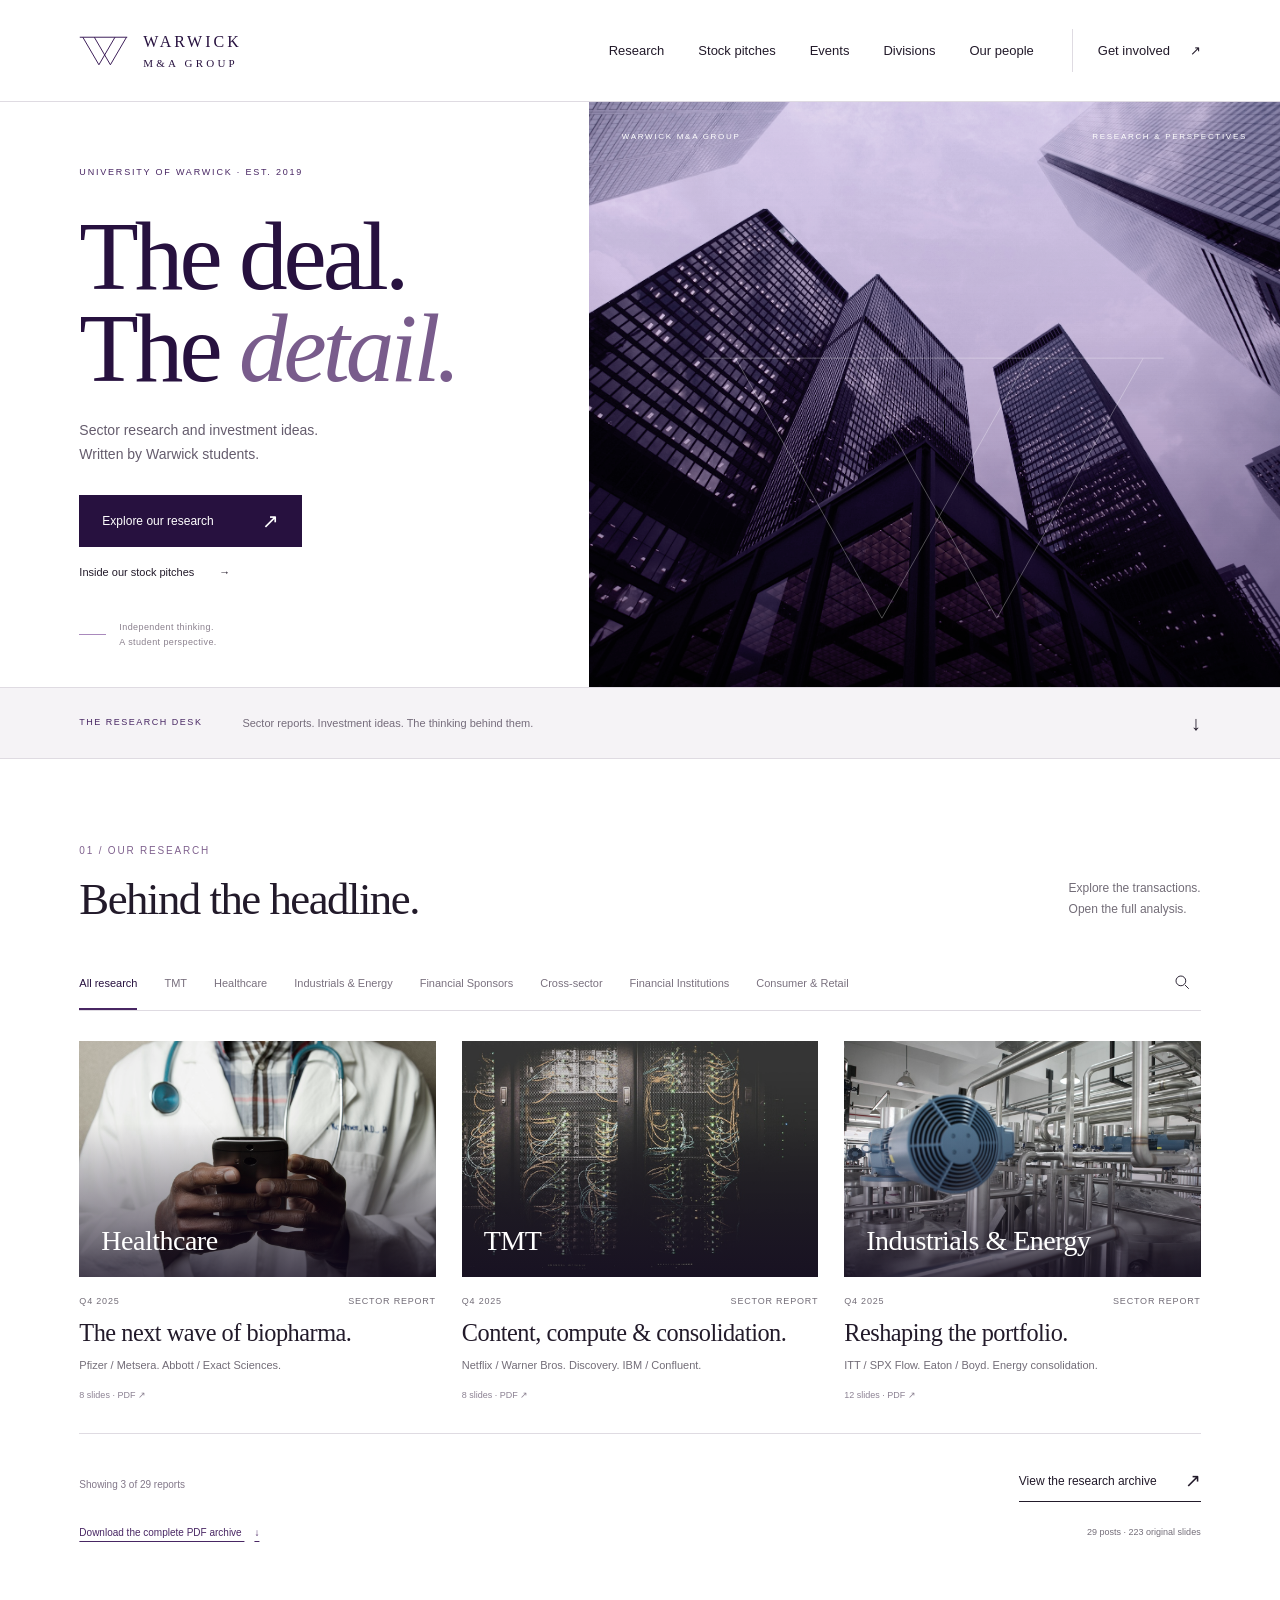
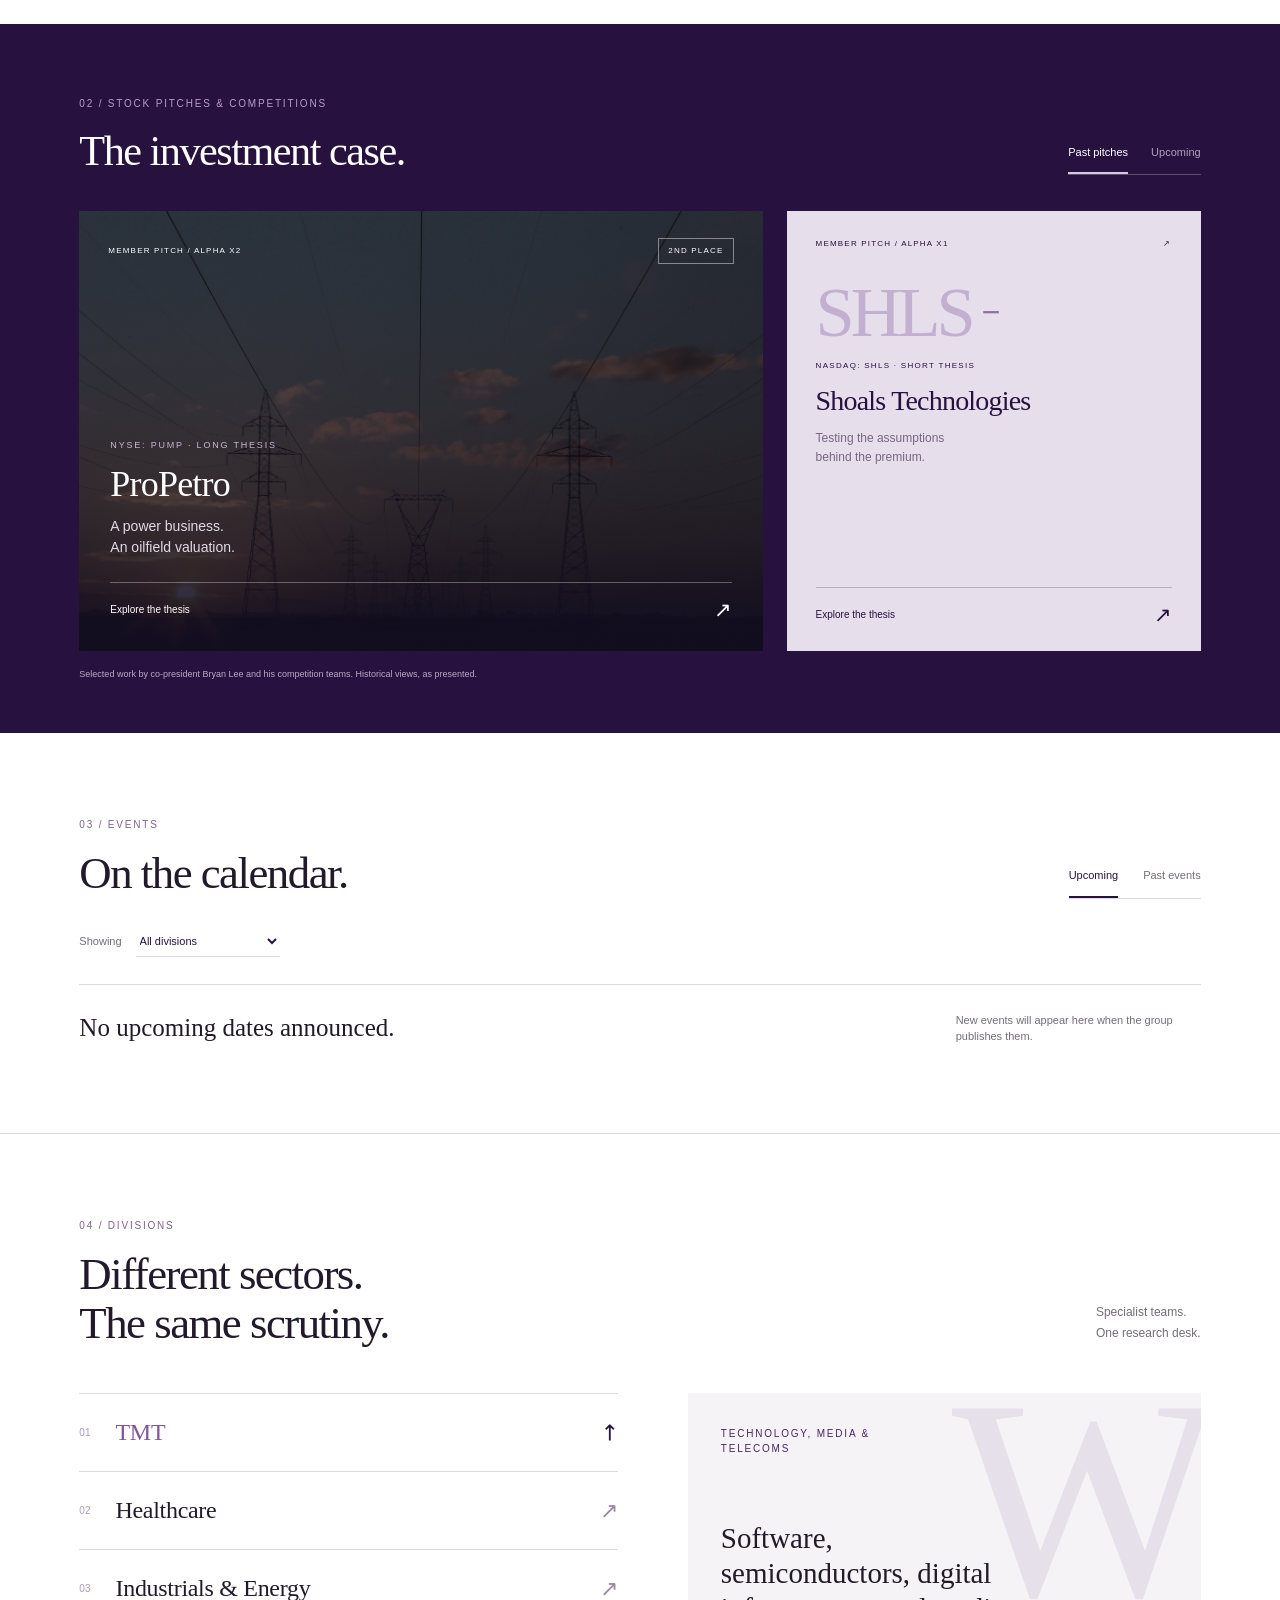
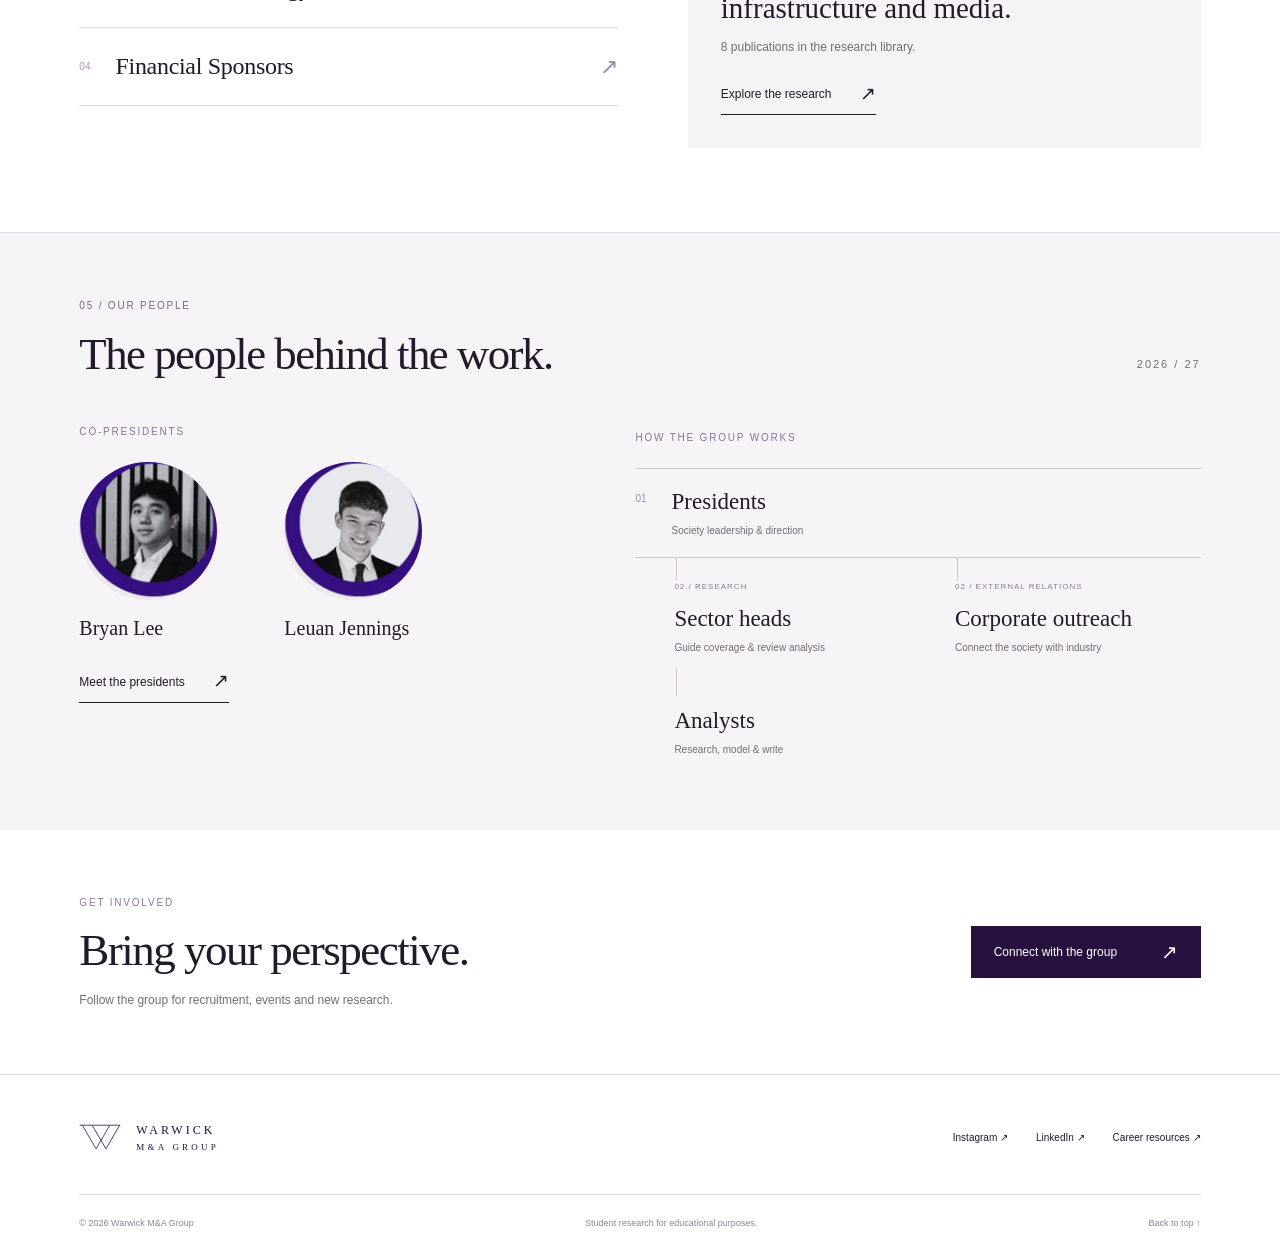
==== index.html @ 39c043a2 "Publish visitor website from b1a53be" ====
<!doctype html>
<html lang="en-GB">
  <head>
    <meta name="wm-static" content="true" />
    <link rel="canonical" href="https://woodsjasper.github.io/warwick-ma/" />
    <meta charset="utf-8" />
    <meta name="viewport" content="width=device-width, initial-scale=1" />
    <meta name="theme-color" content="#26113f" />
    <meta
      name="description"
      content="Explore Warwick M&A Group's sector reports, investment pitches and student research team."
    />
    <title>Warwick M&A Group — Research & Pitches</title>
    <link rel="icon" href="assets/mark.svg" type="image/svg+xml" />
    <link rel="stylesheet" href="styles.css" />
    <script src="content.js" defer></script>
    <script src="app.js" defer></script>
  </head>
  <body>
    <a class="skip-link" href="#main">Skip to content</a>
    <header class="site-header">
      <a class="brand" href="#home" aria-label="Warwick M&A Group home"
        ><img src="assets/mark.svg" alt="" width="49" height="44" /><span
          >WARWICK<span>M&A GROUP</span></span
        ></a
      >
      <button
        class="menu-toggle"
        aria-label="Open navigation"
        aria-expanded="false"
        aria-controls="main-nav"
      >
        <span></span><span></span>
      </button>
      <nav id="main-nav" aria-label="Main navigation">
        <a href="#research">Research</a><a href="#pitches">Stock pitches</a
        ><a href="#events">Events</a><a href="#divisions">Divisions</a
        ><a href="#people">Our people</a>
        <a class="nav-contact" href="#get-involved"
          >Get involved <span aria-hidden="true">↗</span></a
        >
      </nav>
    </header>
    <main id="main">
      <section class="hero" id="home" aria-labelledby="hero-title">
        <div class="hero-copy">
          <p class="eyebrow">University of Warwick · Est. 2019</p>
          <h1 id="hero-title">The deal.<br />The <em>detail.</em></h1>
          <p class="hero-description">
            Sector research and investment ideas.<br />Written by Warwick
            students.
          </p>
          <a class="button primary" href="#research"
            >Explore our research <span aria-hidden="true">↗</span></a
          >
          <a class="hero-secondary" href="#pitches"
            >Inside our stock pitches <span aria-hidden="true">→</span></a
          >
          <div class="hero-edition">
            <span class="edition-line"></span
            ><span>Independent thinking.<br />A student perspective.</span>
          </div>
        </div>
        <div class="hero-visual">
          <img
            src="assets/city.jpg"
            alt="Looking up at the towers of a financial district"
            fetchpriority="high"
          />
          <div class="hero-image-overlay"></div>
          <div class="image-caption">
            <span>WARWICK M&A GROUP</span><span>RESEARCH & PERSPECTIVES</span>
          </div>
          <svg class="hero-monogram" viewBox="0 0 400 250" aria-hidden="true">
            <path d="M10 15H390M36 15L157 230L278 15M131 15L252 230L373 15" />
          </svg>
        </div>
      </section>
      <div class="edition-strip">
        <span>THE RESEARCH DESK</span>
        <p id="desk-line">
          Sector reports. Investment ideas. The thinking behind them.
        </p>
        <a href="#research" aria-label="Go to research library">↓</a>
      </div>

      <section
        class="section research-section"
        id="research"
        aria-labelledby="research-title"
      >
        <div class="section-heading">
          <div>
            <p class="eyebrow">01 / Our research</p>
            <h2 id="research-title">Behind the headline.</h2>
          </div>
          <p>Explore the transactions.<br />Open the full analysis.</p>
        </div>
        <div class="research-toolbar">
          <div
            class="sector-filters"
            role="group"
            aria-label="Filter reports by division"
          >
            <button class="filter active" data-sector="all" aria-pressed="true">
              All research</button
            ><button class="filter" data-sector="TMT" aria-pressed="false">
              TMT</button
            ><button
              class="filter"
              data-sector="Healthcare"
              aria-pressed="false"
            >
              Healthcare</button
            ><button
              class="filter"
              data-sector="Industrials & Energy"
              aria-pressed="false"
            >
              Industrials & Energy</button
            ><button
              class="filter"
              data-sector="Financial Sponsors"
              aria-pressed="false"
            >
              Financial Sponsors
            </button>
          </div>
          <button
            class="search-toggle"
            aria-label="Search reports"
            aria-expanded="false"
            aria-controls="search-panel"
          >
            <svg viewBox="0 0 24 24" aria-hidden="true">
              <circle cx="10.5" cy="10.5" r="6.5" />
              <path d="m16 16 5 5" />
            </svg>
          </button>
        </div>
        <div id="search-panel" class="search-panel" hidden>
          <label for="report-search">Find a company, sector or report</label>
          <div class="search-fields">
            <input
              type="search"
              id="report-search"
              placeholder="e.g. Netflix, energy, healthcare"
              autocomplete="off"
            /><label class="sr-only" for="quarter-filter"
              >Reporting period</label
            ><select id="quarter-filter">
              <option value="all">All periods</option>
              <option>Q4 2025</option>
              <option>Q3 2025</option></select
            ><button class="text-button" id="clear-search">Reset</button>
          </div>
        </div>
        <div id="report-grid" class="report-grid"></div>
        <div class="research-bottom">
          <p id="report-count" role="status" aria-live="polite"></p>
          <button id="show-all" class="text-link">
            View the research archive <span aria-hidden="true">↗</span>
          </button>
        </div>
        <p class="archive-download">
          <a href="assets/research/warwick-ma-instagram-archive.zip" download
            >Download the complete PDF archive
            <span aria-hidden="true">↓</span></a
          ><span>29 posts · 223 original slides</span>
        </p>
        <noscript
          ><p>
            JavaScript is needed for the searchable library.
            <a href="assets/research/2025-q4-healthcare.pdf"
              >Open the latest research PDF</a
            >
            or
            <a href="assets/research/warwick-ma-instagram-archive.zip"
              >download the complete PDF archive</a
            >.
          </p></noscript
        >
      </section>

      <section class="pitch-section" id="pitches" aria-labelledby="pitch-title">
        <div class="section-heading">
          <div>
            <p class="eyebrow">02 / Stock pitches & competitions</p>
            <h2 id="pitch-title">The investment case.</h2>
          </div>
          <div
            class="pitch-tabs"
            role="group"
            aria-label="Choose past or upcoming pitches"
          >
            <button data-pitch-tab="past" class="active" aria-pressed="true">
              Past pitches</button
            ><button data-pitch-tab="upcoming" aria-pressed="false">
              Upcoming
            </button>
          </div>
        </div>
        <div id="past-pitches">
          <div class="pitch-grid">
            <button
              class="pitch-feature"
              data-pitch="propetro"
              aria-label="Read the ProPetro stock pitch"
            >
              <img
                src="assets/energy.jpg"
                alt="Electricity infrastructure against the evening sky"
                loading="lazy"
              /><span class="pitch-shade"></span
              ><span class="pitch-top"
                ><span>MEMBER PITCH / ALPHA X2</span
                ><span class="result-label">2ND PLACE</span></span
              ><span class="pitch-feature-copy"
                ><span class="eyebrow">NYSE: PUMP · LONG THESIS</span
                ><span class="pitch-company">ProPetro</span
                ><span class="pitch-deck"
                  >A power business.<br />An oilfield valuation.</span
                ><span class="pitch-read"
                  >Explore the thesis <span aria-hidden="true">↗</span></span
                ></span
              >
            </button>
            <button
              class="pitch-secondary"
              data-pitch="shoals"
              aria-label="Read the Shoals Technologies stock pitch"
            >
              <span class="pitch-top"
                ><span>MEMBER PITCH / ALPHA X1</span
                ><span aria-hidden="true">↗</span></span
              ><span class="ticker-art" aria-hidden="true"
                >SHLS<span>−</span></span
              ><span class="eyebrow">NASDAQ: SHLS · SHORT THESIS</span
              ><span class="pitch-company">Shoals Technologies</span
              ><span class="secondary-deck"
                >Testing the assumptions<br />behind the premium.</span
              ><span class="pitch-read"
                >Explore the thesis <span aria-hidden="true">↗</span></span
              >
            </button>
          </div>
          <div id="published-pitches" hidden></div>
          <p class="pitch-note">
            Selected work by co-president Bryan Lee and his competition teams.
            Historical views, as presented.
          </p>
        </div>
        <div id="upcoming-pitches" class="upcoming-panel" hidden>
          <span class="upcoming-symbol" aria-hidden="true">↗</span>
          <div>
            <p class="eyebrow">Next on the calendar</p>
            <h3>The next pitch starts here.</h3>
            <p>New dates will appear when announced by the society.</p>
            <a
              class="button light"
              href="https://www.instagram.com/warwickmagroup/"
              target="_blank"
              rel="noopener noreferrer"
              >Follow the next announcement
              <span aria-hidden="true">↗</span></a
            >
          </div>
        </div>
      </section>

      <section
        class="section events-section"
        id="events"
        aria-labelledby="events-title"
      >
        <div class="section-heading">
          <div>
            <p class="eyebrow">03 / Events</p>
            <h2 id="events-title">On the calendar.</h2>
          </div>
          <div
            class="event-tabs"
            role="group"
            aria-label="Choose upcoming or past events"
          >
            <button
              class="active"
              data-event-tab="upcoming"
              aria-pressed="true"
            >
              Upcoming</button
            ><button data-event-tab="past" aria-pressed="false">
              Past events
            </button>
          </div>
        </div>
        <div class="event-filter">
          <label for="event-division">Showing</label
          ><select id="event-division">
            <option value="all">All divisions</option>
            <option>TMT</option>
            <option>Healthcare</option>
            <option>Industrials &amp; Energy</option>
            <option>Financial Sponsors</option>
          </select>
        </div>
        <div id="event-grid" class="event-grid"></div>
      </section>
      <section
        class="section announcements-section"
        id="announcements"
        aria-labelledby="announcements-title"
        hidden
      >
        <div class="section-heading">
          <div>
            <p class="eyebrow">From the group</p>
            <h2 id="announcements-title">Announcements.</h2>
          </div>
        </div>
        <div id="announcement-list"></div>
      </section>

      <section
        class="section division-section"
        id="divisions"
        aria-labelledby="division-title"
      >
        <div class="section-heading">
          <div>
            <p class="eyebrow">04 / Divisions</p>
            <h2 id="division-title">
              Different sectors.<br />The same scrutiny.
            </h2>
          </div>
          <p>Specialist teams.<br />One research desk.</p>
        </div>
        <div class="division-layout">
          <div class="division-list" id="division-list"></div>
          <div
            class="division-preview"
            id="division-preview"
            aria-live="polite"
          ></div>
        </div>
      </section>

      <section
        class="people-section"
        id="people"
        aria-labelledby="people-title"
      >
        <div class="section-heading">
          <div>
            <p class="eyebrow">05 / Our people</p>
            <h2 id="people-title">The people behind the work.</h2>
          </div>
          <span class="academic-year">2026 / 27</span>
        </div>
        <div class="people-layout">
          <div class="presidents-panel">
            <p class="eyebrow">Co-presidents</p>
            <div class="president-portraits">
              <div>
                <div
                  class="portrait bryan"
                  role="img"
                  aria-label="Bryan Lee, from the society's presidents announcement"
                ></div>
                <h3>Bryan Lee</h3>
              </div>
              <div>
                <div
                  class="portrait leuan"
                  role="img"
                  aria-label="Leuan Jennings, from the society's presidents announcement"
                ></div>
                <h3>Leuan Jennings</h3>
              </div>
            </div>
            <a
              class="text-link"
              href="https://www.instagram.com/warwickmagroup/p/DeHppsDDrOC/"
              target="_blank"
              rel="noopener noreferrer"
              >Meet the presidents <span aria-hidden="true">↗</span></a
            >
          </div>
          <div class="structure">
            <p class="eyebrow">How the group works</p>
            <div class="structure-top">
              <span>01</span>
              <div>
                <h3>Presidents</h3>
                <p>Society leadership & direction</p>
              </div>
            </div>
            <div class="structure-branches">
              <div>
                <span class="structure-index">02 / Research</span>
                <h3>Sector heads</h3>
                <p>Guide coverage & review analysis</p>
                <span class="structure-connector" aria-hidden="true"></span>
                <h3>Analysts</h3>
                <p>Research, model & write</p>
              </div>
              <div>
                <span class="structure-index">02 / External relations</span>
                <h3>Corporate outreach</h3>
                <p>Connect the society with industry</p>
              </div>
            </div>
          </div>
        </div>
      </section>

      <section class="join-section" id="get-involved">
        <div>
          <p class="eyebrow">Get involved</p>
          <h2>Bring your perspective.</h2>
          <p>Follow the group for recruitment, events and new research.</p>
        </div>
        <a
          class="button primary"
          href="https://linktr.ee/warwickmagroup"
          target="_blank"
          rel="noopener noreferrer"
          >Connect with the group <span aria-hidden="true">↗</span></a
        >
      </section>
    </main>
    <footer>
      <a class="brand footer-brand" href="#home"
        ><img src="assets/mark.svg" alt="" width="49" height="44" /><span
          >WARWICK<span>M&A GROUP</span></span
        ></a
      >
      <div class="footer-links">
        <a
          href="https://www.instagram.com/warwickmagroup/"
          target="_blank"
          rel="noopener noreferrer"
          >Instagram ↗</a
        ><a
          href="https://www.linkedin.com/company/warwickmagroup/"
          target="_blank"
          rel="noopener noreferrer"
          >LinkedIn ↗</a
        ><a
          href="https://drive.google.com/drive/folders/1vhhk1Z5Fi_YtQj_1AN8JT_gKat4SQm2k"
          target="_blank"
          rel="noopener noreferrer"
          >Career resources ↗</a
        >
      </div>
      <div class="footer-bottom">
        <span>© <span id="year">2026</span> Warwick M&A Group</span
        ><span>Student research for educational purposes.</span
        ><span
          ><a href="#home">Back to top ↑</a></span
        >
      </div>
    </footer>
    <dialog id="detail-dialog" aria-labelledby="detail-title">
      <button class="dialog-close" aria-label="Close details">×</button>
      <div id="detail-content"></div>
    </dialog>
  </body>
</html>
---- styles.css ----
@font-face {
  font-family: Editorial;
  src: local("Baskerville"), local("Georgia");
  font-display: swap;
}
:root {
  --plum: #27113f;
  --purple: #482663;
  --ink: #221a2a;
  --muted: #736d78;
  --line: #dfdbe2;
  --paper: #f5f3f6;
  --lilac: #eae3ef;
  --white: #fff;
  --pad: clamp(24px, 6.2vw, 112px);
}
* {
  box-sizing: border-box;
}
html {
  scroll-behavior: smooth;
  scroll-padding-top: 95px;
}
body {
  margin: 0;
  background: var(--white);
  color: var(--ink);
  font:
    15px/1.5 Arial,
    Helvetica,
    sans-serif;
  -webkit-font-smoothing: antialiased;
}
button,
input,
select {
  font: inherit;
}
button,
a {
  -webkit-tap-highlight-color: transparent;
}
button {
  cursor: pointer;
}
a {
  color: inherit;
  text-decoration: none;
}
button {
  color: inherit;
}
img {
  max-width: 100%;
  display: block;
}
button:focus-visible,
a:focus-visible,
input:focus-visible,
select:focus-visible {
  outline: 3px solid #a278c5;
  outline-offset: 5px;
}
button:disabled {
  cursor: default;
}
button,
a {
  touch-action: manipulation;
}
h1,
h2,
h3,
p {
  margin: 0;
}
h1,
h2 {
  font-family: Editorial, Baskerville, Georgia, "Times New Roman", serif;
  font-weight: 400;
}
h2 {
  font-size: clamp(35px, 3.5vw, 55px);
  line-height: 1.1;
  letter-spacing: -1.5px;
}
h3 {
  font-weight: 500;
}
em {
  font-weight: 400;
}
::selection {
  background: #d8c9e3;
  color: var(--plum);
}
[hidden] {
  display: none !important;
}
.sr-only {
  position: absolute !important;
  width: 1px;
  height: 1px;
  overflow: hidden;
  clip: rect(0, 0, 0, 0);
  white-space: nowrap;
}
.skip-link {
  position: fixed;
  top: -70px;
  left: 20px;
  background: var(--plum);
  color: white;
  padding: 10px 20px;
  z-index: 100;
}
.skip-link:focus {
  top: 10px;
}
.site-header {
  height: 102px;
  padding: 0 var(--pad);
  display: flex;
  align-items: center;
  justify-content: space-between;
  border-bottom: 1px solid var(--line);
  background: #fff;
  position: relative;
  z-index: 20;
}
.brand {
  display: flex;
  align-items: center;
  gap: 15px;
  color: var(--plum);
}
.brand > span {
  font-family: Georgia, serif;
  font-size: 16px;
  letter-spacing: 3px;
  line-height: 1.6;
}
.brand > span > span {
  display: block;
  font-size: 11px;
  letter-spacing: 3.2px;
}
.brand img {
  width: 49px;
  height: 44px;
}
.site-header nav {
  display: flex;
  align-items: center;
  gap: 34px;
  font-size: 13px;
}
.site-header nav > a {
  position: relative;
  padding: 12px 0;
}
.site-header nav > a:after {
  position: absolute;
  content: "";
  left: 0;
  bottom: 4px;
  width: 0;
  height: 1px;
  background: var(--purple);
  transition: width 0.2s;
}
.site-header nav > a:hover:after {
  width: 100%;
}
.site-header nav .nav-contact {
  padding-left: 25px;
  border-left: 1px solid var(--line);
  margin-left: 4px;
}
.nav-contact span {
  margin-left: 16px;
}
.menu-toggle {
  display: none;
}
.eyebrow {
  font-size: 10px;
  font-weight: 500;
  line-height: 1.5;
  letter-spacing: 1.8px;
  text-transform: uppercase;
}
.button {
  min-height: 48px;
  display: inline-flex;
  gap: 36px;
  justify-content: space-between;
  align-items: center;
  padding: 15px 22px;
  font-size: 12px;
  border: 1px solid transparent;
  transition:
    background 0.2s,
    color 0.2s;
}
.button span {
  font-size: 20px;
  line-height: 1;
}
.primary {
  background: var(--plum);
  color: #fff;
}
.primary:hover {
  background: #52326c;
}
.light {
  background: #fff;
  color: var(--plum);
}
.light:hover {
  background: #e6ddeb;
}
.text-link {
  background: none;
  border: 0;
  padding: 0 0 6px;
  border-bottom: 1px solid currentColor;
  font-size: 12px;
  display: inline-flex;
  align-items: center;
  gap: 28px;
}
.text-link:hover {
  color: #806091;
}
.text-link span {
  font-size: 19px;
}
.text-button {
  border: 0;
  background: none;
  text-decoration: underline;
  text-underline-offset: 4px;
  font-size: 12px;
}
.hero {
  display: grid;
  grid-template-columns: 46% 54%;
  min-height: 585px;
}
.hero-copy {
  padding: 64px 45px 33px var(--pad);
  display: flex;
  align-items: flex-start;
  flex-direction: column;
}
.hero-copy > .eyebrow {
  color: var(--purple);
  font-size: 9px;
  letter-spacing: 1.8px;
}
.hero h1 {
  font-size: clamp(68px, 7.6vw, 120px);
  line-height: 0.95;
  letter-spacing: -4px;
  color: var(--plum);
  margin: 30px 0 25px;
}
.hero h1 em {
  color: #795c8c;
}
.hero-description {
  font-size: 14px;
  line-height: 1.7;
  color: #655c6d;
}
.hero .button {
  margin-top: 28px;
  min-width: 223px;
}
.hero-secondary {
  font-size: 11px;
  margin-top: 17px;
  display: flex;
  gap: 25px;
}
.hero-secondary:hover {
  color: #8f6b9f;
}
.hero-edition {
  display: flex;
  align-items: center;
  gap: 13px;
  margin-top: 40px;
  color: #8b818e;
  font-size: 9px;
  line-height: 1.6;
  letter-spacing: 0.4px;
}
.edition-line {
  width: 27px;
  height: 1px;
  background: #a989bc;
}
.hero-visual {
  position: relative;
  overflow: hidden;
  min-height: 585px;
  background: #5e536c;
}
.hero-visual > img {
  width: 100%;
  height: 100%;
  position: absolute;
  object-fit: cover;
  object-position: 57% 50%;
  filter: saturate(0.45);
}
.hero-image-overlay {
  position: absolute;
  inset: 0;
  background: linear-gradient(180deg, #2b133418, #210c3b3b 40%, #18082e90);
  mix-blend-mode: multiply;
}
.hero-visual:after {
  content: "";
  position: absolute;
  inset: 0;
  background: #442365;
  mix-blend-mode: color;
  opacity: 0.42;
}
.hero-monogram {
  position: absolute;
  width: 70%;
  bottom: 45px;
  left: 15%;
  z-index: 1;
  opacity: 0.38;
  fill: none;
  stroke: #fff;
  stroke-width: 0.65;
}
.image-caption {
  position: absolute;
  z-index: 2;
  top: 29px;
  left: 33px;
  right: 33px;
  display: flex;
  justify-content: space-between;
  gap: 15px;
  color: white;
  font-size: 8px;
  letter-spacing: 1.7px;
}
.edition-strip {
  display: flex;
  align-items: center;
  gap: 40px;
  padding: 20px var(--pad);
  background: var(--paper);
  border-top: 1px solid var(--line);
  border-bottom: 1px solid var(--line);
  font-size: 11px;
}
.edition-strip > span {
  font-size: 9px;
  letter-spacing: 1.5px;
  color: var(--purple);
  white-space: nowrap;
}
.edition-strip p {
  color: #756c7b;
}
.edition-strip > a {
  margin-left: auto;
  font-size: 20px;
}
.section {
  padding: 84px var(--pad);
}
.section-heading {
  display: flex;
  align-items: flex-end;
  justify-content: space-between;
  gap: 30px;
  margin-bottom: 36px;
}
.section-heading .eyebrow {
  margin-bottom: 17px;
  color: #80628f;
}
.section-heading > p {
  font-size: 12px;
  line-height: 1.7;
  color: var(--muted);
  padding-bottom: 5px;
}
.research-toolbar {
  display: flex;
  align-items: center;
  justify-content: space-between;
  border-bottom: 1px solid var(--line);
  margin-bottom: 30px;
}
.sector-filters {
  display: flex;
  gap: 27px;
  overflow: auto;
  scrollbar-width: none;
}
.sector-filters::-webkit-scrollbar {
  display: none;
}
.filter {
  border: 0;
  border-bottom: 2px solid transparent;
  background: none;
  padding: 15px 0 16px;
  font-size: 11px;
  white-space: nowrap;
  color: #7a717f;
}
.filter.active {
  border-color: var(--purple);
  color: var(--plum);
}
.filter:hover {
  color: var(--plum);
}
.search-toggle {
  width: 38px;
  height: 40px;
  border: 0;
  background: white;
  margin-left: 15px;
  flex-shrink: 0;
}
.search-toggle svg {
  height: 18px;
  width: 18px;
  fill: none;
  stroke: currentColor;
  stroke-width: 1.25;
}
.search-panel {
  padding: 0 0 24px;
}
.search-panel > label {
  font-size: 11px;
  display: block;
  margin-bottom: 9px;
  color: var(--muted);
}
.search-fields {
  display: flex;
  gap: 12px;
}
.search-fields input {
  flex: 1;
  min-width: 0;
}
.search-fields input,
.search-fields select {
  padding: 11px 12px;
  border: 1px solid var(--line);
  background: var(--paper);
  border-radius: 0;
  font-size: 12px;
}
.search-fields select {
  max-width: 160px;
}
.report-grid {
  display: grid;
  grid-template-columns: repeat(3, minmax(0, 1fr));
  gap: 36px 26px;
}
.report-card {
  display: block;
  width: 100%;
  text-align: left;
  background: none;
  border: 0;
  padding: 0;
  min-width: 0;
}
.report-cover {
  aspect-ratio: 4/2.65;
  overflow: hidden;
  background: #23043e;
  position: relative;
}
.report-cover > img {
  width: 100%;
  height: 100%;
  object-fit: cover;
  transition: transform 0.45s;
}
.report-card:hover .report-cover > img {
  transform: scale(1.025);
}
.cover-open {
  position: absolute;
  right: 14px;
  bottom: 14px;
  width: 32px;
  height: 32px;
  display: flex;
  align-items: center;
  justify-content: center;
  background: #fff;
  color: var(--plum);
  font-size: 20px;
  opacity: 0;
  transform: translateY(5px);
  transition: all 0.2s;
}
.report-card:hover .cover-open,
.report-card:focus-visible .cover-open {
  opacity: 1;
  transform: none;
}
.report-meta {
  display: flex;
  align-items: center;
  justify-content: space-between;
  gap: 5px;
  margin-top: 18px;
  font-size: 9px;
  letter-spacing: 0.8px;
  text-transform: uppercase;
  color: var(--muted);
}
.sector-label {
  display: flex;
  align-items: center;
  gap: 7px;
}
.sector-label:before {
  content: "";
  width: 5px;
  height: 5px;
  background: var(--sector);
  display: block;
}
.report-title {
  font-family: Editorial, Georgia, serif;
  font-size: clamp(21px, 1.9vw, 28px);
  line-height: 1.15;
  letter-spacing: -0.5px;
  margin: 11px 0 9px;
}
.report-description {
  font-size: 11px;
  color: var(--muted);
  line-height: 1.65;
  max-width: 95%;
}
.report-format {
  font-size: 9px;
  display: block;
  margin-top: 15px;
  color: #8c8293;
}
.research-bottom {
  display: flex;
  align-items: center;
  justify-content: space-between;
  gap: 20px;
  padding-top: 33px;
  margin-top: 30px;
  border-top: 1px solid var(--line);
}
.research-bottom p {
  font-size: 10px;
  color: #827789;
}
.no-results {
  grid-column: 1/-1;
  padding: 65px 15px;
  background: var(--paper);
  text-align: center;
}
.no-results p {
  margin-bottom: 12px;
}
.pitch-section {
  background: var(--plum);
  color: white;
  padding: 72px var(--pad) 52px;
}
.pitch-section .section-heading .eyebrow {
  color: #b6a0c5;
}
.pitch-section h2 {
  font-size: clamp(32px, 3.3vw, 50px);
}
.pitch-tabs {
  display: flex;
  align-items: center;
  gap: 23px;
  border-bottom: 1px solid #ffffff40;
  flex-shrink: 0;
}
.pitch-tabs button {
  padding: 11px 0;
  border: 0;
  border-bottom: 2px solid transparent;
  background: none;
  color: #b1a1bc;
  font-size: 11px;
}
.pitch-tabs button.active {
  color: white;
  border-bottom-color: #d7c9e3;
}
.pitch-grid {
  display: grid;
  grid-template-columns: 1.65fr 1fr;
  gap: 24px;
}
.pitch-feature {
  position: relative;
  overflow: hidden;
  text-align: left;
  border: 0;
  padding: 0;
  min-height: 440px;
  color: white;
  background: #121820;
}
.pitch-feature > img {
  position: absolute;
  inset: 0;
  width: 100%;
  height: 100%;
  object-fit: cover;
  filter: saturate(0.5);
  transition: transform 0.6s;
}
.pitch-feature:hover > img {
  transform: scale(1.03);
}
.pitch-shade {
  position: absolute;
  inset: 0;
  background: linear-gradient(180deg, #110d1555, #0f0b19b3 60%, #110d20ef);
}
.pitch-top {
  position: relative;
  z-index: 1;
  display: flex;
  justify-content: space-between;
  align-items: center;
  gap: 15px;
  font-size: 8px;
  letter-spacing: 1.2px;
}
.pitch-feature > .pitch-top {
  position: absolute;
  left: 29px;
  right: 29px;
  top: 27px;
}
.result-label {
  border: 1px solid #ffffff70;
  padding: 6px 9px;
  font-size: 8px;
  white-space: nowrap;
}
.pitch-feature-copy {
  display: block;
  position: absolute;
  bottom: 31px;
  left: 31px;
  right: 31px;
}
.pitch-feature-copy > .eyebrow {
  display: block;
  font-size: 9px;
  color: #c8b7d4;
}
.pitch-company {
  display: block;
  font-family: Editorial, Georgia, serif;
  font-size: 36px;
  line-height: 1.15;
  letter-spacing: -0.8px;
  margin: 11px 0;
}
.pitch-deck {
  display: block;
  font-size: 14px;
  line-height: 1.5;
  color: #e0dae6;
}
.pitch-read {
  display: flex;
  justify-content: space-between;
  align-items: center;
  border-top: 1px solid #ffffff50;
  margin-top: 24px;
  padding-top: 16px;
  font-size: 10px;
}
.pitch-read > span {
  font-size: 21px;
  line-height: 1;
}
.pitch-secondary {
  padding: 27px 29px 26px;
  background: #e6deeb;
  color: var(--plum);
  border: 0;
  text-align: left;
  display: flex;
  flex-direction: column;
}
.pitch-secondary > .pitch-top {
  width: 100%;
}
.ticker-art {
  display: flex;
  align-items: center;
  gap: 10px;
  font-size: clamp(50px, 5.5vw, 86px);
  font-family: Editorial, Georgia, serif;
  line-height: 1.3;
  letter-spacing: -4px;
  color: #c3b0d1;
  margin: 17px 0 2px;
}
.ticker-art > span {
  font:
    32px Arial,
    sans-serif;
  color: #8f739f;
}
.pitch-secondary > .eyebrow {
  font-size: 8px;
  letter-spacing: 1.3px;
}
.pitch-secondary .pitch-company {
  font-size: 28px;
  margin-top: 13px;
}
.secondary-deck {
  font-size: 12px;
  line-height: 1.6;
  color: #796682;
}
.pitch-secondary .pitch-read {
  width: 100%;
  border-top-color: #bdaac8;
  margin-top: auto;
}
.pitch-secondary:hover {
  background: #f2edf5;
}
.pitch-note {
  font-size: 9px;
  color: #baa9c6;
  margin-top: 16px;
  line-height: 1.6;
}
.competition-row {
  display: flex;
  align-items: center;
  gap: 27px;
  border-top: 1px solid #ffffff30;
  border-bottom: 1px solid #ffffff30;
  padding: 23px 0;
  margin-top: 33px;
}
.competition-date {
  font-size: 15px;
  line-height: 1.3;
  flex-shrink: 0;
  border-right: 1px solid #ffffff40;
  padding-right: 26px;
}
.competition-date > span {
  display: block;
  font-size: 11px;
  color: #baa9c6;
  letter-spacing: 2px;
}
.competition-row .eyebrow {
  display: block;
  color: #baa9c6;
  font-size: 8px;
}
.competition-row strong {
  display: block;
  font-family: Editorial, Georgia, serif;
  font-size: 21px;
  font-weight: 400;
  margin-top: 6px;
}
.competition-location {
  font-size: 10px;
  color: #baa9c6;
  margin-left: auto;
  white-space: nowrap;
}
.competition-arrow {
  font-size: 26px;
}
.competition-row:hover .competition-arrow {
  transform: translate(3px, -3px);
}
.upcoming-panel {
  min-height: 440px;
  display: flex;
  align-items: center;
  gap: 60px;
  border-top: 1px solid #ffffff30;
  border-bottom: 1px solid #ffffff30;
  padding: 50px;
}
.upcoming-symbol {
  font:
    160px Georgia,
    serif;
  color: #86629f;
}
.upcoming-panel h3 {
  font:
    38px Editorial,
    Georgia,
    serif;
  margin: 15px 0;
}
.upcoming-panel p:not(.eyebrow) {
  font-size: 13px;
  color: #c5b4d0;
}
.upcoming-panel .button {
  margin-top: 27px;
}
.division-section .section-heading {
  margin-bottom: 45px;
}
.division-layout {
  display: grid;
  grid-template-columns: 1.05fr 1fr;
  gap: 70px;
}
.division-item {
  display: flex;
  width: 100%;
  align-items: center;
  gap: 25px;
  padding: 22px 0;
  background: none;
  border: 0;
  border-bottom: 1px solid var(--line);
  text-align: left;
}
.division-item:first-child {
  border-top: 1px solid var(--line);
}
.division-number {
  font-size: 10px;
  color: #ac9bb8;
}
.division-item h3 {
  font:
    24px Editorial,
    Georgia,
    serif;
  letter-spacing: -0.3px;
}
.division-item .division-arrow {
  margin-left: auto;
  font-size: 22px;
  color: #9a89a6;
}
.division-item.active h3 {
  color: #83559c;
}
.division-item.active .division-arrow {
  color: var(--plum);
  transform: rotate(-45deg);
}
.division-preview {
  background: var(--paper);
  padding: 33px;
  position: relative;
  display: flex;
  flex-direction: column;
  justify-content: flex-end;
  overflow: hidden;
  min-height: 344px;
}
.division-preview:before {
  content: "W";
  font-family: Georgia, serif;
  font-size: 285px;
  line-height: 1;
  position: absolute;
  right: -20px;
  top: -36px;
  color: #e6e0ea;
  pointer-events: none;
}
.division-preview .eyebrow {
  position: relative;
  color: var(--purple);
  max-width: 220px;
}
.division-preview h3 {
  position: relative;
  font:
    29px Editorial,
    Georgia,
    serif;
  line-height: 1.2;
  margin: 65px 0 12px;
  max-width: 300px;
}
.division-preview p:not(.eyebrow) {
  position: relative;
  font-size: 12px;
  color: var(--muted);
  max-width: 270px;
}
.division-preview a {
  position: relative;
  align-self: flex-start;
  margin-top: 24px;
}
.people-section {
  padding: 65px var(--pad) 72px;
  background: #f6f4f7;
  border-top: 1px solid var(--line);
}
.academic-year {
  font-size: 11px;
  letter-spacing: 2px;
  color: var(--muted);
  padding-bottom: 7px;
}
.people-layout {
  display: grid;
  grid-template-columns: 1fr 1.2fr;
  gap: 85px;
  margin-top: 45px;
}
.presidents-panel > .eyebrow {
  color: #8c719a;
}
.president-portraits {
  display: flex;
  gap: 35px;
  margin: 23px 0 26px;
}
.president-portraits > div {
  flex: 1;
  max-width: 170px;
}
.portrait {
  width: 138px;
  height: 138px;
  max-width: 100%;
  border-radius: 50%;
  background-image: url("assets/presidents-2026.jpg");
  background-repeat: no-repeat;
  background-size: 505px auto;
  background-color: #ebe7ee;
}
.portrait.bryan {
  background-position: -83px -120px;
}
.portrait.leuan {
  background-position: -272px -120px;
}
.president-portraits h3 {
  font:
    20px Editorial,
    Georgia,
    serif;
  line-height: 1.3;
  margin-top: 15px;
}
.structure > .eyebrow {
  color: #8c719a;
  margin-bottom: 22px;
}
.structure-top {
  border-top: 1px solid #cfc4d5;
  border-bottom: 1px solid #cfc4d5;
  padding: 18px 0;
  display: flex;
  gap: 25px;
}
.structure-top > span {
  font-size: 10px;
  color: #a58bb5;
  margin-top: 4px;
}
.structure h3 {
  font-family: Editorial, Georgia, serif;
  font-size: 23px;
  line-height: 1.3;
}
.structure p {
  font-size: 10px;
  color: var(--muted);
  line-height: 1.6;
  margin-top: 6px;
}
.structure-branches {
  display: grid;
  grid-template-columns: 1fr 1fr;
  gap: 35px;
  padding-left: 39px;
  margin-top: 23px;
}
.structure-index {
  font-size: 8px;
  text-transform: uppercase;
  letter-spacing: 1px;
  color: #937b9f;
  display: block;
  margin-bottom: 11px;
}
.structure-connector {
  display: block;
  height: 28px;
  border-left: 1px solid #cfc4d5;
  margin: 12px 0 10px 2px;
}
.structure-branches > div {
  position: relative;
}
.structure-branches > div:before {
  content: "";
  position: absolute;
  height: 23px;
  border-left: 1px solid #cfc4d5;
  top: -23px;
  left: 2px;
}
.join-section {
  padding: 65px var(--pad);
  display: flex;
  align-items: center;
  justify-content: space-between;
  gap: 30px;
}
.join-section .eyebrow {
  color: #92769f;
  margin-bottom: 16px;
}
.join-section h2 {
  font-size: 45px;
}
.join-section p:not(.eyebrow) {
  font-size: 12px;
  color: var(--muted);
  margin-top: 16px;
}
.join-section .button {
  min-width: 230px;
}
footer {
  padding: 40px var(--pad) 23px;
  border-top: 1px solid var(--line);
  display: flex;
  justify-content: space-between;
  align-items: center;
  gap: 35px;
  flex-wrap: wrap;
}
.footer-brand img {
  width: 42px;
}
.footer-brand > span {
  font-size: 12px;
}
.footer-brand > span > span {
  font-size: 9px;
}
.footer-links {
  display: flex;
  gap: 28px;
  font-size: 10px;
}
.footer-links a:hover {
  text-decoration: underline;
  text-underline-offset: 5px;
}
.footer-bottom {
  flex-basis: 100%;
  border-top: 1px solid var(--line);
  padding-top: 22px;
  display: flex;
  justify-content: space-between;
  gap: 20px;
  font-size: 9px;
  color: #8f8495;
}
dialog {
  border: 0;
  padding: 0;
  max-width: 1050px;
  width: calc(100% - 48px);
  max-height: 90vh;
  overflow-y: auto;
  color: var(--ink);
  background: white;
  box-shadow: 0 20px 100px #0004;
}
dialog::backdrop {
  background: #160923be;
  backdrop-filter: blur(5px);
}
.dialog-close {
  position: absolute;
  right: 17px;
  top: 14px;
  width: 37px;
  height: 37px;
  border: 1px solid var(--line);
  background: white;
  font-size: 27px;
  line-height: 1;
  z-index: 5;
}
.dialog-main {
  padding: 48px;
}
.dialog-main > .eyebrow {
  color: #9474a6;
}
.dialog-main h2 {
  font-size: 44px;
  max-width: 780px;
  margin: 18px 35px 20px 0;
}
.dialog-summary {
  font-size: 14px;
  color: #71677a;
  max-width: 730px;
  line-height: 1.8;
}
.dialog-actions {
  display: flex;
  gap: 15px;
  align-items: center;
  flex-wrap: wrap;
  margin: 24px 0;
}
.dialog-actions .text-link {
  margin-left: 5px;
  font-size: 11px;
}
.pdf-viewer {
  border: 0;
  border-top: 1px solid var(--line);
  width: 100%;
  height: 570px;
  display: block;
  background: #eeebf1;
}
.dialog-preview {
  width: 100%;
  max-height: 460px;
  object-fit: contain;
  background: var(--plum);
}
.dialog-credits {
  font-size: 10px;
  color: #8a7b94;
  line-height: 1.8;
  border-top: 1px solid var(--line);
  padding-top: 20px;
  margin-top: 24px;
}
.pitch-stats {
  display: flex;
  gap: 40px;
  border-top: 1px solid var(--line);
  border-bottom: 1px solid var(--line);
  padding: 20px 0;
  margin: 28px 0;
}
.pitch-stats > div > span {
  display: block;
  font-size: 9px;
  color: #927ba1;
  text-transform: uppercase;
  letter-spacing: 1px;
}
.pitch-stats strong {
  display: block;
  font:
    30px Editorial,
    Georgia,
    serif;
  margin-top: 8px;
}
.thesis-points {
  padding-left: 18px;
  color: #71677a;
  font-size: 13px;
  line-height: 1.9;
}
.modal-footnote {
  font-size: 10px;
  color: #8a7b94;
  margin-top: 28px;
}
.share-feedback {
  font-size: 10px;
  color: var(--purple);
  min-height: 15px;
}
@media (min-width: 1650px) {
  body {
    max-width: 1920px;
    margin: 0 auto;
    border-left: 1px solid var(--line);
    border-right: 1px solid var(--line);
  }
  .hero {
    min-height: 680px;
  }
  .hero-copy {
    padding-top: 80px;
  }
  .hero-visual {
    min-height: 680px;
  }
  .hero-edition {
    margin-top: 55px;
  }
}
@media (max-width: 1100px) {
  .site-header nav {
    gap: 22px;
  }
  .site-header {
    height: 90px;
  }
  .site-header .brand > span {
    font-size: 13px;
  }
  .hero-copy {
    padding-top: 50px;
    padding-right: 30px;
  }
  .hero,
  .hero-visual {
    min-height: 560px;
  }
  .hero h1 {
    font-size: 90px;
  }
  .hero-edition {
    margin-top: 32px;
  }
  .sector-filters {
    gap: 20px;
  }
  .section {
    padding-top: 65px;
    padding-bottom: 65px;
  }
  .people-layout {
    gap: 40px;
  }
  .division-layout {
    gap: 35px;
  }
  .portrait {
    width: 123px;
    height: 123px;
    background-size: 450px auto;
  }
  .portrait.bryan {
    background-position: -74px -107px;
  }
  .portrait.leuan {
    background-position: -242px -107px;
  }
  .pitch-section .section-heading {
    align-items: flex-start;
  }
  .pitch-tabs {
    margin-top: 30px;
  }
}
@media (max-width: 820px) {
  :root {
    --pad: 28px;
  }
  .site-header {
    height: 82px;
  }
  .site-header nav {
    gap: 18px;
  }
  .site-header nav > a {
    font-size: 11px;
  }
  .site-header nav .nav-contact {
    display: none;
  }
  .hero {
    grid-template-columns: 48% 52%;
    min-height: 530px;
  }
  .hero-visual {
    min-height: 530px;
  }
  .hero h1 {
    font-size: 76px;
    margin-top: 26px;
  }
  .hero-copy {
    padding-top: 40px;
    padding-right: 20px;
  }
  .hero-description {
    font-size: 12px;
  }
  .hero .button {
    min-width: 0;
    width: 100%;
    gap: 20px;
    padding: 14px 15px;
    font-size: 11px;
  }
  .hero-secondary {
    font-size: 10px;
    gap: 12px;
  }
  .hero-edition {
    margin-top: 30px;
  }
  .image-caption {
    left: 20px;
    right: 20px;
    font-size: 7px;
  }
  .image-caption span:last-child {
    display: none;
  }
  .edition-strip {
    gap: 23px;
  }
  .edition-strip p {
    font-size: 10px;
  }
  .report-grid {
    gap: 28px 18px;
  }
  .report-meta {
    font-size: 8px;
    letter-spacing: 0.2px;
  }
  .report-title {
    font-size: 23px;
  }
  .pitch-grid {
    grid-template-columns: 1.3fr 1fr;
    gap: 18px;
  }
  .pitch-feature {
    min-height: 410px;
  }
  .pitch-feature > .pitch-top {
    left: 23px;
    right: 23px;
    flex-wrap: wrap;
  }
  .pitch-feature-copy {
    left: 23px;
    right: 23px;
    bottom: 25px;
  }
  .pitch-company {
    font-size: 32px;
  }
  .pitch-secondary {
    padding: 23px 20px;
  }
  .pitch-secondary .pitch-company {
    font-size: 25px;
  }
  .pitch-secondary > .pitch-top {
    font-size: 7px;
    letter-spacing: 0.5px;
  }
  .pitch-section .section-heading {
    display: block;
  }
  .pitch-tabs {
    margin-top: 24px;
    width: max-content;
  }
  .division-layout {
    gap: 28px;
  }
  .division-item {
    gap: 15px;
  }
  .division-item h3 {
    font-size: 21px;
  }
  .division-preview {
    padding: 25px;
  }
  .division-preview h3 {
    font-size: 25px;
  }
  .people-layout {
    gap: 30px;
    grid-template-columns: 1fr 1fr;
  }
  .president-portraits {
    gap: 20px;
  }
  .portrait {
    width: 100px;
    height: 100px;
    background-size: 366px auto;
  }
  .portrait.bryan {
    background-position: -60px -87px;
  }
  .portrait.leuan {
    background-position: -197px -87px;
  }
  .president-portraits h3 {
    font-size: 18px;
  }
  .structure-branches {
    padding-left: 0;
    gap: 20px;
  }
  .structure h3 {
    font-size: 21px;
  }
  .competition-row {
    gap: 18px;
  }
  .competition-location {
    display: none;
  }
  .competition-arrow {
    margin-left: auto;
  }
  .join-section h2 {
    font-size: 38px;
  }
  .join-section .button {
    min-width: 207px;
    font-size: 11px;
  }
}
@media (max-width: 620px) {
  :root {
    --pad: 23px;
  }
  html {
    scroll-padding-top: 24px;
  }
  .site-header {
    height: 78px;
  }
  .brand {
    gap: 10px;
  }
  .brand img {
    width: 38px;
    height: 36px;
  }
  .site-header .brand > span {
    font-size: 12px;
    letter-spacing: 2.3px;
  }
  .brand > span > span {
    font-size: 9px;
    letter-spacing: 2.5px;
  }
  .menu-toggle {
    border: 0;
    background: none;
    width: 37px;
    height: 37px;
    display: flex;
    flex-direction: column;
    justify-content: center;
    gap: 6px;
    padding: 7px;
  }
  .menu-toggle span {
    height: 1px;
    width: 23px;
    background: var(--plum);
    transition: transform 0.2s;
  }
  .menu-toggle[aria-expanded="true"] span:first-child {
    transform: translateY(3.5px) rotate(45deg);
  }
  .menu-toggle[aria-expanded="true"] span:last-child {
    transform: translateY(-3.5px) rotate(-45deg);
  }
  .site-header nav {
    display: none;
    position: absolute;
    top: 78px;
    left: 0;
    right: 0;
    background: #fff;
    border-bottom: 1px solid var(--line);
    padding: 17px 23px 23px;
    box-shadow: 0 15px 25px #27113f0a;
  }
  .site-header nav.open {
    display: flex;
    align-items: flex-start;
    flex-direction: column;
    gap: 4px;
  }
  .site-header nav > a {
    font-size: 15px;
    padding: 12px 0;
  }
  .site-header nav .nav-contact {
    display: block;
    margin: 0;
    border: 0;
    padding-left: 0;
  }
  .hero {
    grid-template-columns: 1fr;
    min-height: auto;
  }
  .hero-copy {
    padding: 36px var(--pad) 35px;
  }
  .hero h1 {
    font-size: clamp(60px, 19.5vw, 82px);
    line-height: 0.95;
    letter-spacing: -3.5px;
    margin: 28px 0 24px;
  }
  .hero-description {
    font-size: 13px;
  }
  .hero .button {
    width: auto;
    min-width: 220px;
    margin-top: 25px;
    padding: 14px 20px;
  }
  .hero-secondary {
    font-size: 11px;
  }
  .hero-edition {
    display: none;
  }
  .hero-visual {
    height: 300px;
    min-height: 300px;
  }
  .hero-visual > img {
    object-position: center 59%;
  }
  .hero-monogram {
    width: 47%;
    left: auto;
    right: 18px;
    bottom: 20px;
    opacity: 0.45;
  }
  .image-caption {
    top: 23px;
    left: 23px;
  }
  .image-caption span:last-child {
    display: block;
    font-size: 6px;
  }
  .edition-strip {
    padding-top: 15px;
    padding-bottom: 15px;
    gap: 17px;
  }
  .edition-strip > span {
    font-size: 7px;
    letter-spacing: 0.9px;
  }
  .edition-strip p {
    font-size: 9px;
    line-height: 1.5;
    max-width: 180px;
  }
  .section {
    padding-top: 49px;
    padding-bottom: 49px;
  }
  .section-heading {
    align-items: flex-start;
    margin-bottom: 25px;
    gap: 20px;
  }
  .section-heading .eyebrow {
    font-size: 8px;
    letter-spacing: 1.3px;
    margin-bottom: 14px;
  }
  h2 {
    font-size: 36px;
    letter-spacing: -1px;
  }
  .section-heading > p {
    display: none;
  }
  .research-toolbar {
    margin-bottom: 24px;
  }
  .sector-filters {
    gap: 22px;
  }
  .filter {
    font-size: 10px;
    padding-top: 12px;
    padding-bottom: 13px;
  }
  .search-toggle {
    margin-left: 10px;
    width: 27px;
  }
  .report-grid {
    grid-template-columns: 1fr;
    gap: 30px;
  }
  .report-cover {
    aspect-ratio: 4/2.6;
  }
  .cover-open {
    opacity: 1;
    transform: none;
  }
  .report-meta {
    font-size: 9px;
    letter-spacing: 0.7px;
    margin-top: 16px;
  }
  .report-title {
    font-size: 28px;
    margin-top: 10px;
  }
  .report-description {
    font-size: 11px;
  }
  .report-format {
    margin-top: 12px;
  }
  .research-bottom {
    margin-top: 25px;
    padding-top: 24px;
    align-items: flex-start;
  }
  .research-bottom .text-link {
    font-size: 10px;
    gap: 12px;
  }
  .research-bottom p {
    font-size: 9px;
  }
  .search-fields {
    flex-wrap: wrap;
  }
  .search-fields input {
    flex-basis: 100%;
  }
  .search-fields select {
    flex: 1;
    max-width: none;
  }
  .pitch-section {
    padding-top: 48px;
    padding-bottom: 35px;
  }
  .pitch-section h2 {
    font-size: 35px;
    line-height: 1.1;
    max-width: 300px;
  }
  .pitch-tabs {
    margin-top: 22px;
  }
  .pitch-tabs button {
    font-size: 10px;
  }
  .pitch-grid {
    grid-template-columns: 1fr;
    gap: 20px;
  }
  .pitch-feature {
    min-height: 420px;
  }
  .pitch-feature > .pitch-top {
    top: 23px;
    font-size: 7px;
    flex-wrap: nowrap;
  }
  .pitch-feature-copy {
    bottom: 27px;
  }
  .pitch-company {
    font-size: 38px;
  }
  .pitch-secondary {
    min-height: 357px;
    padding: 23px;
  }
  .pitch-secondary > .pitch-top {
    font-size: 8px;
  }
  .ticker-art {
    font-size: 75px;
    margin-top: 14px;
  }
  .pitch-secondary .pitch-company {
    font-size: 30px;
  }
  .pitch-secondary > .eyebrow {
    font-size: 9px;
  }
  .secondary-deck {
    font-size: 13px;
  }
  .pitch-secondary .pitch-read {
    margin-top: 25px;
  }
  .pitch-note {
    font-size: 8px;
  }
  .competition-row {
    margin-top: 27px;
    gap: 17px;
    padding: 21px 0;
  }
  .competition-date {
    font-size: 12px;
    padding-right: 17px;
  }
  .competition-date > span {
    font-size: 9px;
  }
  .competition-row strong {
    font-size: 18px;
  }
  .competition-row .eyebrow {
    font-size: 6px;
    letter-spacing: 0.8px;
  }
  .upcoming-panel {
    padding: 30px 0;
    gap: 20px;
    min-height: 420px;
  }
  .upcoming-symbol {
    display: none;
  }
  .upcoming-panel h3 {
    font-size: 34px;
  }
  .upcoming-panel .button {
    font-size: 10px;
    padding: 15px;
  }
  .division-layout {
    grid-template-columns: 1fr;
    gap: 25px;
  }
  .division-item {
    padding: 19px 0;
    gap: 20px;
  }
  .division-item h3 {
    font-size: 23px;
  }
  .division-preview {
    min-height: 280px;
    padding: 28px;
  }
  .division-preview h3 {
    margin-top: 48px;
    font-size: 29px;
  }
  .division-preview:before {
    top: -56px;
    right: 0;
  }
  .people-section {
    padding-top: 46px;
    padding-bottom: 45px;
  }
  .people-section h2 {
    max-width: 275px;
  }
  .academic-year {
    font-size: 9px;
    margin-top: 26px;
    white-space: nowrap;
  }
  .people-layout {
    grid-template-columns: 1fr;
    gap: 43px;
    margin-top: 30px;
  }
  .president-portraits {
    gap: 28px;
    margin-top: 22px;
  }
  .president-portraits > div {
    max-width: 145px;
  }
  .portrait {
    width: 130px;
    height: 130px;
    background-size: 476px auto;
  }
  .portrait.bryan {
    background-position: -78px -113px;
  }
  .portrait.leuan {
    background-position: -256px -113px;
  }
  .president-portraits h3 {
    font-size: 21px;
  }
  .presidents-panel .text-link {
    font-size: 11px;
  }
  .structure-branches {
    gap: 35px;
    padding-left: 30px;
  }
  .structure h3 {
    font-size: 23px;
  }
  .structure-index {
    font-size: 7px;
  }
  .structure p {
    font-size: 10px;
  }
  .join-section {
    padding-top: 45px;
    padding-bottom: 45px;
    display: block;
  }
  .join-section h2 {
    font-size: 37px;
  }
  .join-section p:not(.eyebrow) {
    font-size: 11px;
    max-width: 250px;
  }
  .join-section .button {
    margin-top: 25px;
    min-width: 225px;
  }
  footer {
    padding-top: 30px;
    gap: 27px;
  }
  .footer-links {
    flex-basis: 100%;
    gap: 24px;
    font-size: 9px;
  }
  .footer-bottom {
    font-size: 8px;
    display: grid;
    grid-template-columns: 1fr auto;
    gap: 15px;
  }
  .footer-bottom > span:nth-child(2) {
    grid-row: 2;
    grid-column: 1/-1;
  }
  .footer-bottom > a {
    grid-column: 2;
    grid-row: 1;
  }
  dialog {
    width: calc(100% - 24px);
    max-height: 94vh;
  }
  .dialog-main {
    padding: 37px 23px 27px;
  }
  .dialog-main h2 {
    font-size: 33px;
    margin-right: 23px;
  }
  .dialog-summary {
    font-size: 12px;
    line-height: 1.8;
  }
  .dialog-actions .button {
    font-size: 11px;
    padding: 13px 16px;
    gap: 20px;
  }
  .dialog-actions {
    gap: 13px;
  }
  .dialog-actions .text-link {
    font-size: 10px;
    gap: 12px;
  }
  .pdf-viewer {
    height: 470px;
  }
  .pitch-stats {
    gap: 27px;
  }
  .pitch-stats strong {
    font-size: 25px;
  }
  .pitch-stats > div > span {
    font-size: 8px;
  }
}
@media (prefers-reduced-motion: reduce) {
  html {
    scroll-behavior: auto;
  }
  *,
  *:before,
  *:after {
    transition: none !important;
    animation: none !important;
  }
}

.share-url {
  display: block;
  width: 100%;
  max-width: 650px;
  padding: 9px 11px;
  margin-top: 7px;
  border: 1px solid var(--line);
  background: var(--paper);
  font-size: 11px;
  color: var(--purple);
  border-radius: 0;
}

/* Editorial photography and the live events desk. */
.report-cover {
  background: #302735;
  isolation: isolate;
}
.report-cover:after {
  content: "";
  position: absolute;
  inset: 0;
  background: linear-gradient(180deg, transparent 35%, #140b22b8);
  pointer-events: none;
}
.report-cover > img {
  filter: saturate(0.65);
  object-position: center;
}
.report-image-label {
  position: absolute;
  left: 22px;
  bottom: 20px;
  right: 52px;
  z-index: 1;
  color: #fff;
  font:
    28px/1.1 Editorial,
    Georgia,
    serif;
  letter-spacing: -0.5px;
}
.report-image-label > span {
  display: block;
  font:
    9px/1.5 Arial,
    sans-serif;
  letter-spacing: 1.5px;
  margin-top: 9px;
  text-transform: uppercase;
}
.cover-open {
  z-index: 2;
}
.event-tabs {
  display: flex;
  gap: 25px;
  border-bottom: 1px solid var(--line);
}
.event-tabs button {
  border: 0;
  border-bottom: 2px solid transparent;
  padding: 12px 0;
  font-size: 11px;
  background: none;
  color: var(--muted);
}
.event-tabs button.active {
  border-bottom-color: var(--plum);
  color: var(--plum);
}
.events-section {
  border-bottom: 1px solid var(--line);
}
.event-filter {
  display: flex;
  gap: 14px;
  align-items: center;
  margin: -9px 0 27px;
  font-size: 11px;
  color: var(--muted);
}
.event-filter select {
  border: 0;
  border-bottom: 1px solid var(--line);
  padding: 8px 25px 8px 0;
  background: white;
  color: var(--plum);
  font-size: 11px;
  border-radius: 0;
}
.event-grid {
  display: grid;
  grid-template-columns: repeat(3, minmax(0, 1fr));
  gap: 27px;
}
.event-card {
  display: block;
  text-align: left;
  border: 0;
  background: none;
  padding: 0;
  min-width: 0;
  color: inherit;
}
.event-photo {
  display: block;
  position: relative;
  aspect-ratio: 1.5;
  overflow: hidden;
  background: var(--plum);
}
.event-photo img {
  width: 100%;
  height: 100%;
  object-fit: cover;
  filter: saturate(0.6);
  transition: transform 0.4s;
}
.event-card:hover .event-photo img {
  transform: scale(1.035);
}
.event-date-label {
  position: absolute;
  left: 15px;
  bottom: 14px;
  padding: 7px 10px;
  background: white;
  color: var(--plum);
  font-size: 10px;
}
.event-card-meta {
  display: block;
  font-size: 9px;
  text-transform: uppercase;
  letter-spacing: 1px;
  color: #92779f;
  margin: 18px 0 10px;
}
.event-card-title {
  display: block;
  font:
    27px/1.15 Editorial,
    Georgia,
    serif;
  letter-spacing: -0.5px;
}
.event-card-location {
  display: flex;
  justify-content: space-between;
  gap: 20px;
  font-size: 11px;
  color: var(--muted);
  margin-top: 14px;
  line-height: 1.6;
}
.event-card-location > span {
  font-size: 20px;
}
.events-empty {
  grid-column: 1/-1;
  padding: 27px 0 4px;
  border-top: 1px solid var(--line);
  display: flex;
  justify-content: space-between;
  align-items: center;
  gap: 35px;
}
.events-empty > span {
  font:
    25px/1.2 Editorial,
    Georgia,
    serif;
}
.events-empty p {
  font-size: 11px;
  color: var(--muted);
  max-width: 245px;
}
.upcoming-panel.has-events {
  display: block;
  padding: 30px 0;
  min-height: 0;
}
.upcoming-panel .event-grid {
  grid-template-columns: repeat(2, minmax(0, 1fr));
  width: 100%;
}
.upcoming-panel .event-card-meta {
  color: #c1acd0;
}
.upcoming-panel .event-card-location {
  color: #c1acd0;
}
.event-dialog-cover {
  width: 100%;
  height: 280px;
  object-fit: cover;
  filter: saturate(0.7);
}
.event-detail-date {
  font-size: 12px;
  color: var(--purple);
  line-height: 1.8;
  margin-bottom: 22px;
}
.event-description {
  white-space: pre-line;
}
.announcements-section {
  background: #f6f3f7;
  border-bottom: 1px solid var(--line);
}
.announcement-row {
  display: flex;
  align-items: center;
  width: 100%;
  text-align: left;
  gap: 23px;
  padding: 20px 0;
  background: none;
  border: 0;
  border-top: 1px solid #ddd3e3;
}
.announcement-row > img {
  width: 85px;
  height: 65px;
  object-fit: cover;
  filter: saturate(0.6);
}
.announcement-row > span:last-child {
  margin-left: auto;
  font-size: 24px;
}
.announcement-row strong {
  display: block;
  font:
    26px/1.2 Editorial,
    Georgia,
    serif;
  margin-top: 8px;
}
.announcement-row .eyebrow {
  font-size: 8px;
  color: #977ea5;
}
.desk-announcement {
  padding: 0;
  background: none;
  border: 0;
  font-size: 11px;
  color: var(--purple);
  text-align: left;
}
.desk-announcement span {
  margin-left: 16px;
}
@media (max-width: 1100px) {
  .site-header nav {
    gap: 21px;
  }
  .site-header nav > a {
    font-size: 11px;
  }
}
@media (max-width: 820px) {
  .event-grid {
    grid-template-columns: repeat(2, minmax(0, 1fr));
    gap: 22px;
  }
  .events-empty {
    align-items: flex-start;
  }
  .event-card-title {
    font-size: 24px;
  }
  .site-header nav {
    gap: 17px;
  }
  .report-image-label {
    font-size: 24px;
    left: 17px;
    bottom: 17px;
  }
  .events-section .section-heading {
    align-items: center;
  }
}
@media (max-width: 620px) {
  .report-image-label {
    font-size: 32px;
    left: 23px;
    bottom: 23px;
  }
  .report-image-label > span {
    font-size: 9px;
  }
  .events-section .section-heading {
    display: block;
  }
  .event-tabs {
    margin-top: 24px;
    width: max-content;
  }
  .event-filter {
    margin-top: 4px;
    margin-bottom: 23px;
  }
  .event-grid,
  .upcoming-panel .event-grid {
    grid-template-columns: 1fr;
    gap: 30px;
  }
  .event-card-title {
    font-size: 28px;
  }
  .events-empty {
    display: block;
    padding-top: 24px;
  }
  .events-empty p {
    margin-top: 14px;
  }
  .event-photo {
    aspect-ratio: 1.6;
  }
  .event-dialog-cover {
    height: 200px;
  }
  .announcement-row {
    gap: 16px;
  }
  .announcement-row > img {
    width: 63px;
    height: 61px;
  }
  .announcement-row strong {
    font-size: 22px;
  }
  .desk-announcement {
    font-size: 9px;
  }
  .site-header nav > a {
    font-size: 15px;
  }
  .footer-bottom > span:last-child {
    grid-column: 2;
    grid-row: 1;
    white-space: nowrap;
  }
  .footer-bottom > span:nth-child(2) {
    grid-column: 1/-1;
    grid-row: 2;
  }
}

.published-pitches-title {
  font:
    29px Editorial,
    Georgia,
    serif;
  padding-top: 35px;
  margin-top: 30px;
  margin-bottom: 22px;
  border-top: 1px solid #ffffff30;
}
#published-pitches .event-card-meta,
#published-pitches .event-card-location {
  color: #c1acd0;
}

.archive-download {
  display: flex;
  align-items: center;
  justify-content: space-between;
  gap: 20px;
  margin-top: 23px;
  font-size: 10px;
  color: var(--purple);
}
.archive-download a {
  text-decoration: underline;
  text-underline-offset: 5px;
}
.archive-download a > span {
  margin-left: 10px;
}
.archive-download > span {
  color: var(--muted);
  font-size: 9px;
}
@media (max-width: 620px) {
  .archive-download {
    align-items: flex-start;
    flex-direction: column;
    gap: 12px;
  }
  .archive-download > span {
    font-size: 8px;
  }
}
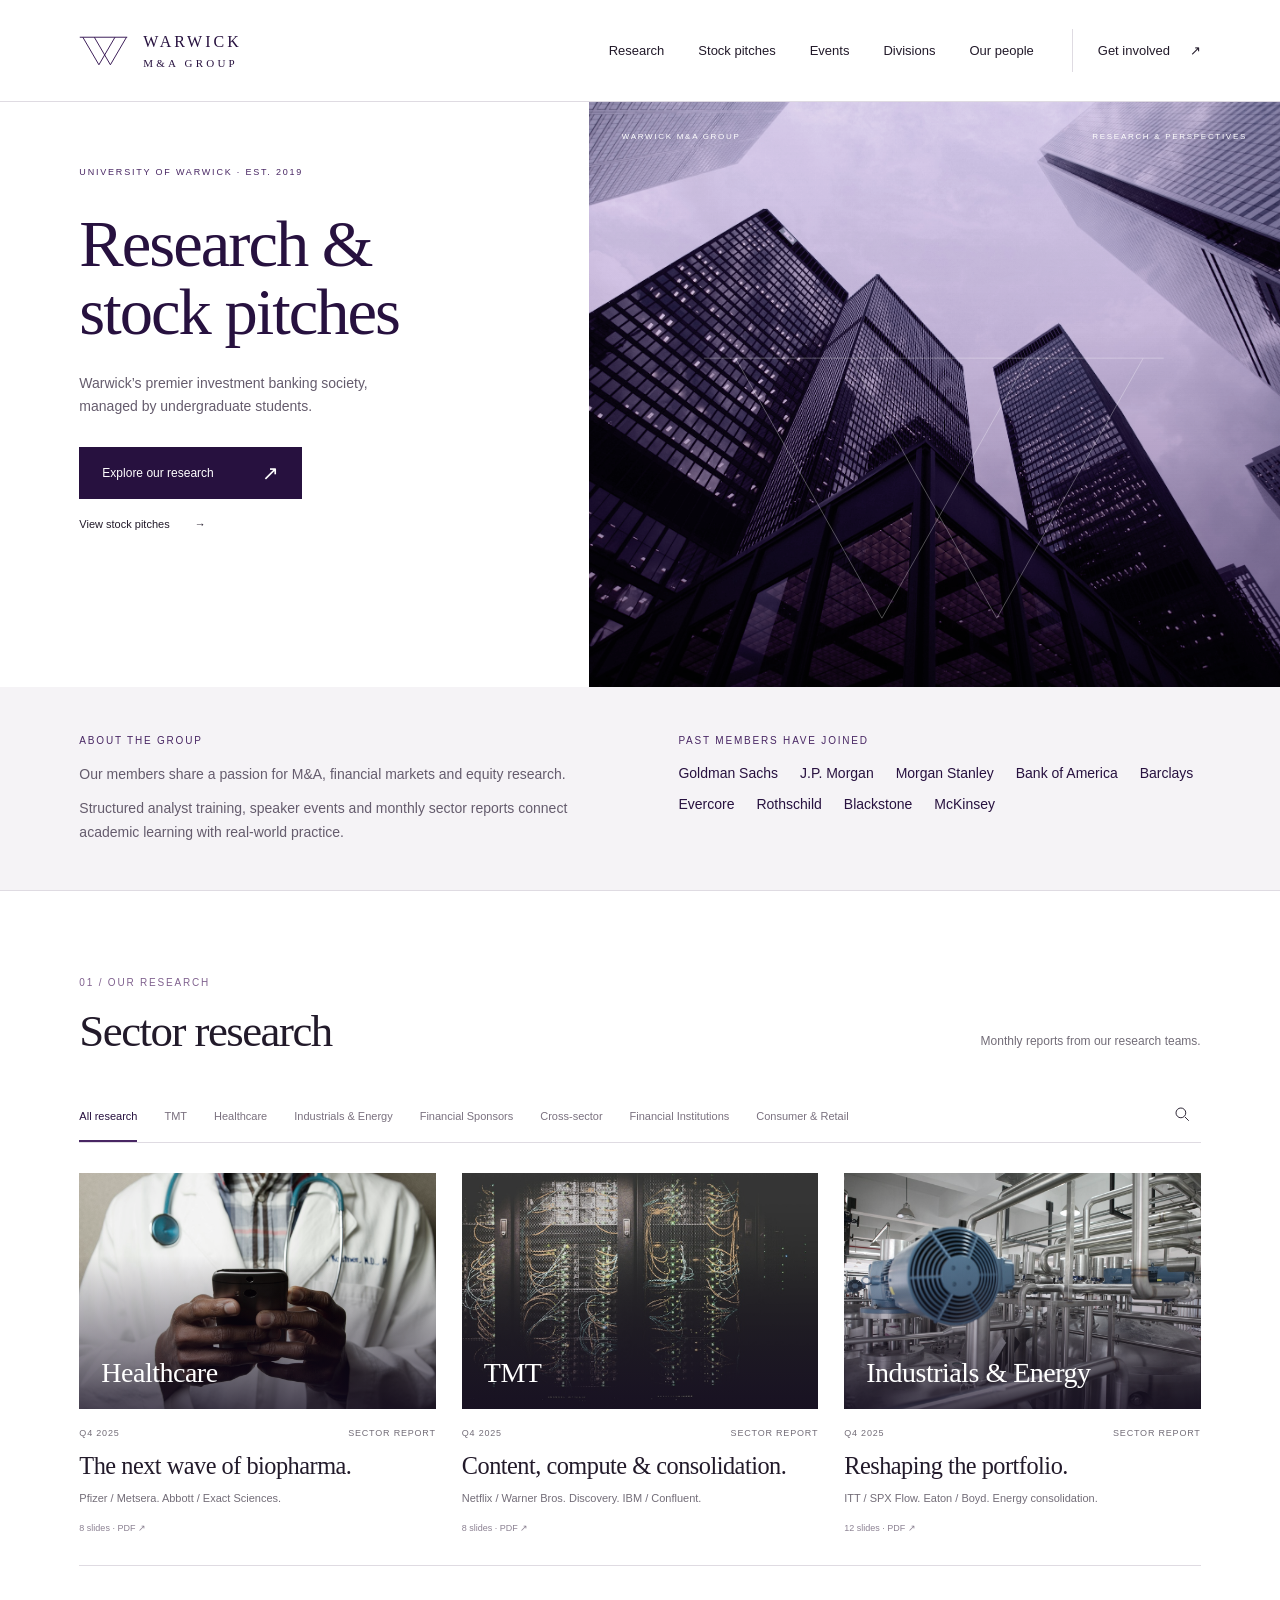
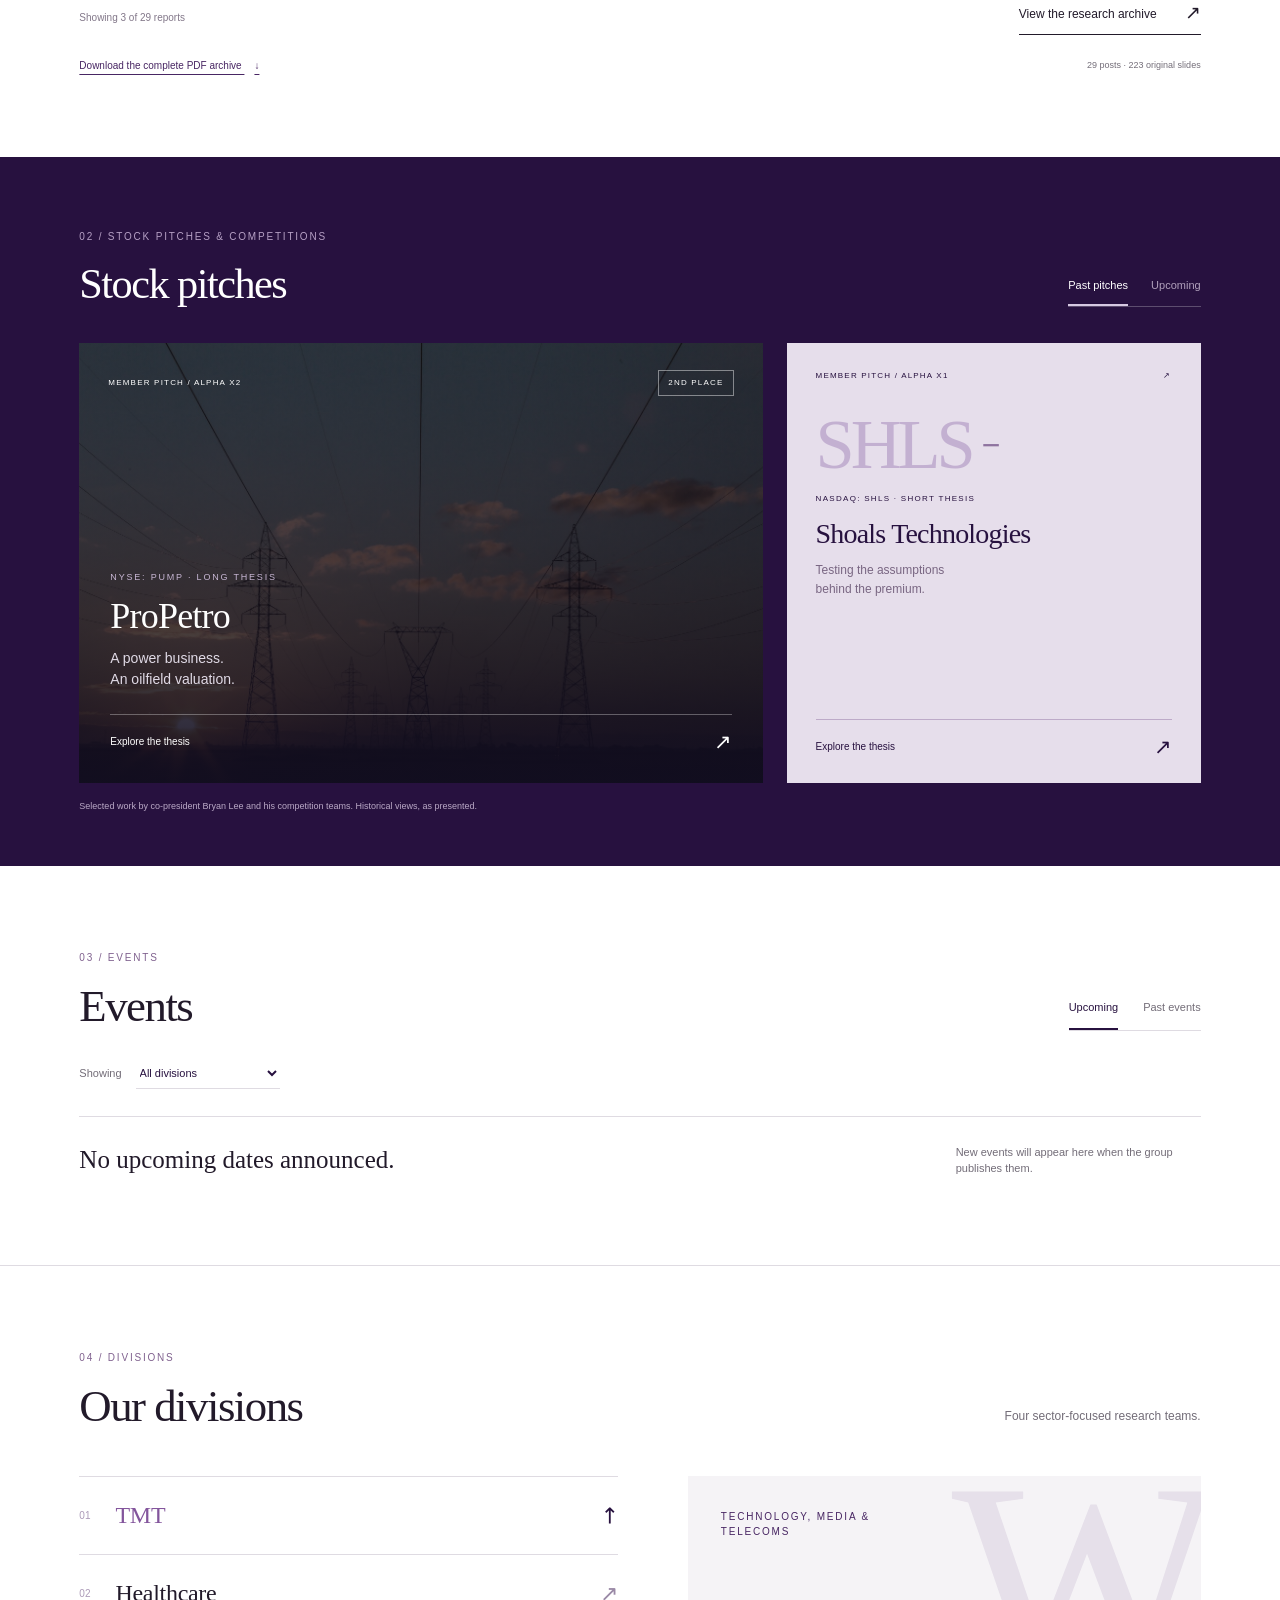
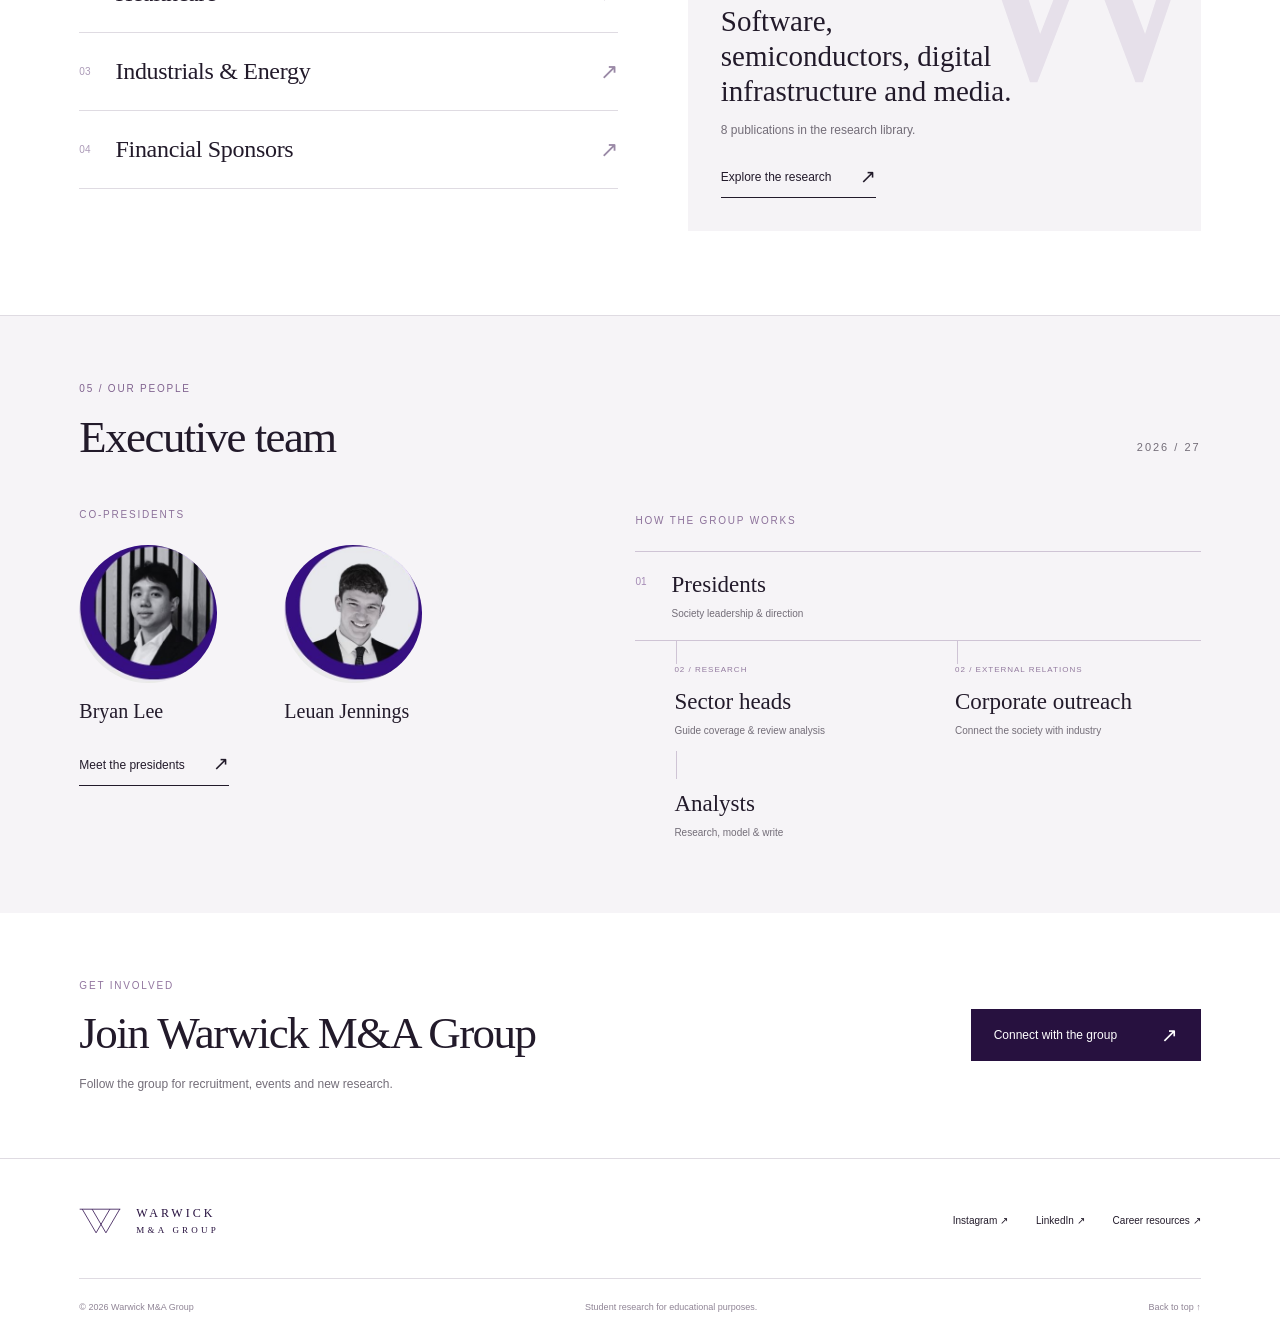
==== commit 50a3e215: "Publish visitor website from 8e7f324" ====
--- a/index.html
+++ b/index.html
@@ -45,21 +45,17 @@
       <section class="hero" id="home" aria-labelledby="hero-title">
         <div class="hero-copy">
           <p class="eyebrow">University of Warwick · Est. 2019</p>
-          <h1 id="hero-title">The deal.<br />The <em>detail.</em></h1>
+          <h1 id="hero-title">Research &amp;<br />stock pitches</h1>
           <p class="hero-description">
-            Sector research and investment ideas.<br />Written by Warwick
-            students.
+            Warwick’s premier investment banking society,<br />managed by
+            undergraduate students.
           </p>
           <a class="button primary" href="#research"
             >Explore our research <span aria-hidden="true">↗</span></a
           >
           <a class="hero-secondary" href="#pitches"
-            >Inside our stock pitches <span aria-hidden="true">→</span></a
-          >
-          <div class="hero-edition">
-            <span class="edition-line"></span
-            ><span>Independent thinking.<br />A student perspective.</span>
-          </div>
+            >View stock pitches <span aria-hidden="true">→</span></a
+          >
         </div>
         <div class="hero-visual">
           <img
@@ -76,13 +72,38 @@
           </svg>
         </div>
       </section>
-      <div class="edition-strip">
-        <span>THE RESEARCH DESK</span>
-        <p id="desk-line">
-          Sector reports. Investment ideas. The thinking behind them.
-        </p>
-        <a href="#research" aria-label="Go to research library">↓</a>
+      <div class="edition-strip" id="announcement-banner" hidden>
+        <span>Announcements</span>
+        <p id="desk-line"></p>
+        <a href="#announcements" aria-label="View announcements">↓</a>
       </div>
+      <section class="society-introduction" aria-labelledby="about-title">
+        <div class="society-overview">
+          <p class="eyebrow" id="about-title">About the group</p>
+          <p>
+            Our members share a passion for M&amp;A, financial markets and
+            equity research.
+          </p>
+          <p>
+            Structured analyst training, speaker events and monthly sector
+            reports connect academic learning with real-world practice.
+          </p>
+        </div>
+        <div class="society-alumni">
+          <p class="eyebrow">Past members have joined</p>
+          <ul aria-label="Past members’ employers">
+            <li>Goldman Sachs</li>
+            <li>J.P. Morgan</li>
+            <li>Morgan Stanley</li>
+            <li>Bank of America</li>
+            <li>Barclays</li>
+            <li>Evercore</li>
+            <li>Rothschild</li>
+            <li>Blackstone</li>
+            <li>McKinsey</li>
+          </ul>
+        </div>
+      </section>
 
       <section
         class="section research-section"
@@ -92,9 +113,9 @@
         <div class="section-heading">
           <div>
             <p class="eyebrow">01 / Our research</p>
-            <h2 id="research-title">Behind the headline.</h2>
-          </div>
-          <p>Explore the transactions.<br />Open the full analysis.</p>
+            <h2 id="research-title">Sector research</h2>
+          </div>
+          <p>Monthly reports from our research teams.</p>
         </div>
         <div class="research-toolbar">
           <div
@@ -186,7 +207,7 @@
         <div class="section-heading">
           <div>
             <p class="eyebrow">02 / Stock pitches & competitions</p>
-            <h2 id="pitch-title">The investment case.</h2>
+            <h2 id="pitch-title">Stock pitches</h2>
           </div>
           <div
             class="pitch-tabs"
@@ -276,7 +297,7 @@
         <div class="section-heading">
           <div>
             <p class="eyebrow">03 / Events</p>
-            <h2 id="events-title">On the calendar.</h2>
+            <h2 id="events-title">Events</h2>
           </div>
           <div
             class="event-tabs"
@@ -329,11 +350,9 @@
         <div class="section-heading">
           <div>
             <p class="eyebrow">04 / Divisions</p>
-            <h2 id="division-title">
-              Different sectors.<br />The same scrutiny.
-            </h2>
-          </div>
-          <p>Specialist teams.<br />One research desk.</p>
+            <h2 id="division-title">Our divisions</h2>
+          </div>
+          <p>Four sector-focused research teams.</p>
         </div>
         <div class="division-layout">
           <div class="division-list" id="division-list"></div>
@@ -353,7 +372,7 @@
         <div class="section-heading">
           <div>
             <p class="eyebrow">05 / Our people</p>
-            <h2 id="people-title">The people behind the work.</h2>
+            <h2 id="people-title">Executive team</h2>
           </div>
           <span class="academic-year">2026 / 27</span>
         </div>
@@ -417,7 +436,7 @@
       <section class="join-section" id="get-involved">
         <div>
           <p class="eyebrow">Get involved</p>
-          <h2>Bring your perspective.</h2>
+          <h2>Join Warwick M&amp;A Group</h2>
           <p>Follow the group for recruitment, events and new research.</p>
         </div>
         <a
--- a/styles.css
+++ b/styles.css
@@ -261,19 +261,47 @@
   letter-spacing: 1.8px;
 }
 .hero h1 {
-  font-size: clamp(68px, 7.6vw, 120px);
-  line-height: 0.95;
-  letter-spacing: -4px;
+  font-size: clamp(48px, 5.2vw, 80px);
+  line-height: 1.03;
+  letter-spacing: -2px;
   color: var(--plum);
   margin: 30px 0 25px;
-}
-.hero h1 em {
-  color: #795c8c;
 }
 .hero-description {
   font-size: 14px;
   line-height: 1.7;
   color: #655c6d;
+}
+.society-introduction {
+  display: grid;
+  grid-template-columns: 1fr 1fr;
+  gap: clamp(35px, 6vw, 100px);
+  padding: 46px var(--pad);
+  background: var(--paper);
+  border-bottom: 1px solid var(--line);
+}
+.society-introduction .eyebrow {
+  margin-bottom: 15px;
+  color: var(--purple);
+}
+.society-overview > p:not(.eyebrow) {
+  max-width: 510px;
+  color: #655c6d;
+  font-size: 14px;
+  line-height: 1.7;
+}
+.society-overview > p + p:not(.eyebrow) {
+  margin-top: 10px;
+}
+.society-alumni ul {
+  display: flex;
+  flex-wrap: wrap;
+  gap: 10px 22px;
+  margin: 0;
+  padding: 0;
+  list-style: none;
+  font-size: 14px;
+  color: var(--plum);
 }
 .hero .button {
   margin-top: 28px;
@@ -1259,7 +1287,7 @@
     min-height: 560px;
   }
   .hero h1 {
-    font-size: 90px;
+    font-size: clamp(48px, 5.7vw, 68px);
   }
   .hero-edition {
     margin-top: 32px;
@@ -1319,7 +1347,7 @@
     min-height: 530px;
   }
   .hero h1 {
-    font-size: 76px;
+    font-size: clamp(42px, 5.8vw, 56px);
     margin-top: 26px;
   }
   .hero-copy {
@@ -1547,13 +1575,18 @@
     padding: 36px var(--pad) 35px;
   }
   .hero h1 {
-    font-size: clamp(60px, 19.5vw, 82px);
-    line-height: 0.95;
-    letter-spacing: -3.5px;
+    font-size: clamp(42px, 11.8vw, 64px);
+    line-height: 1.03;
+    letter-spacing: -1.8px;
     margin: 28px 0 24px;
   }
   .hero-description {
     font-size: 13px;
+  }
+  .society-introduction {
+    grid-template-columns: 1fr;
+    gap: 28px;
+    padding: 32px var(--pad);
   }
   .hero .button {
     width: auto;
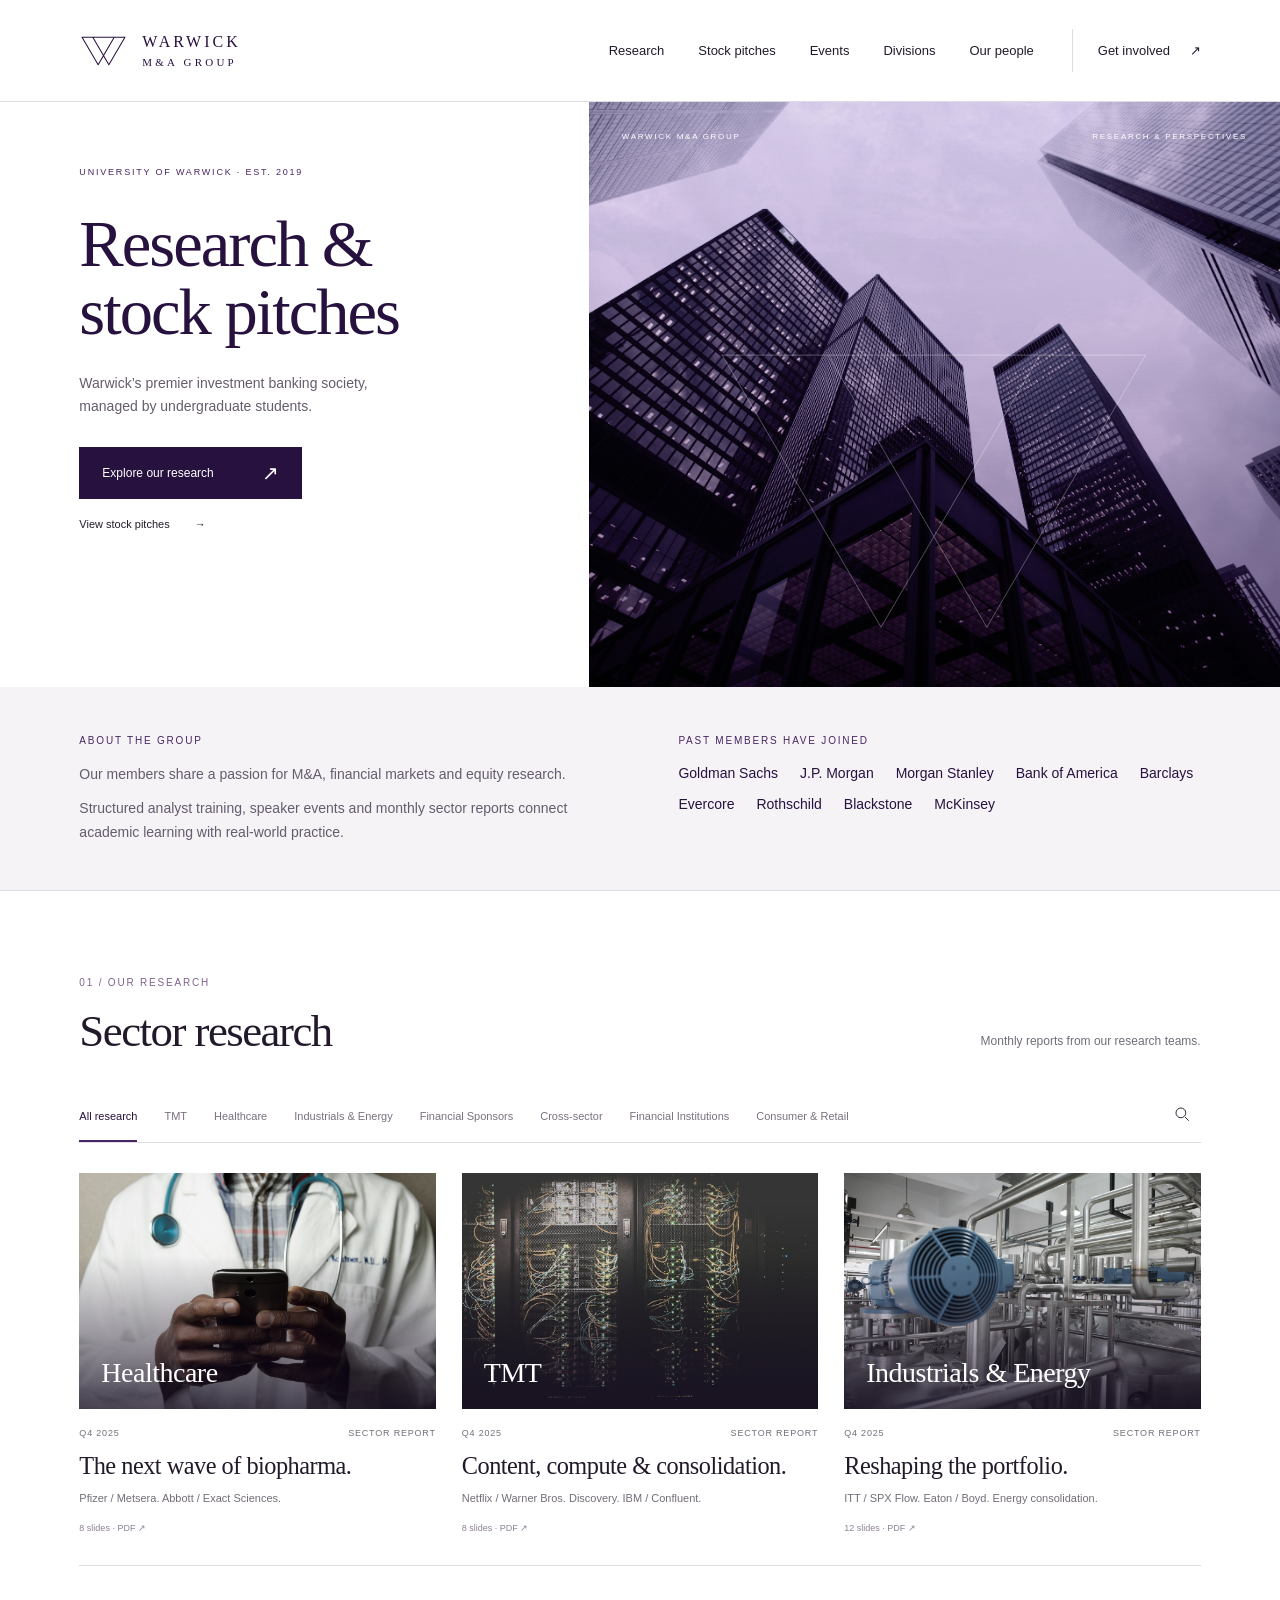
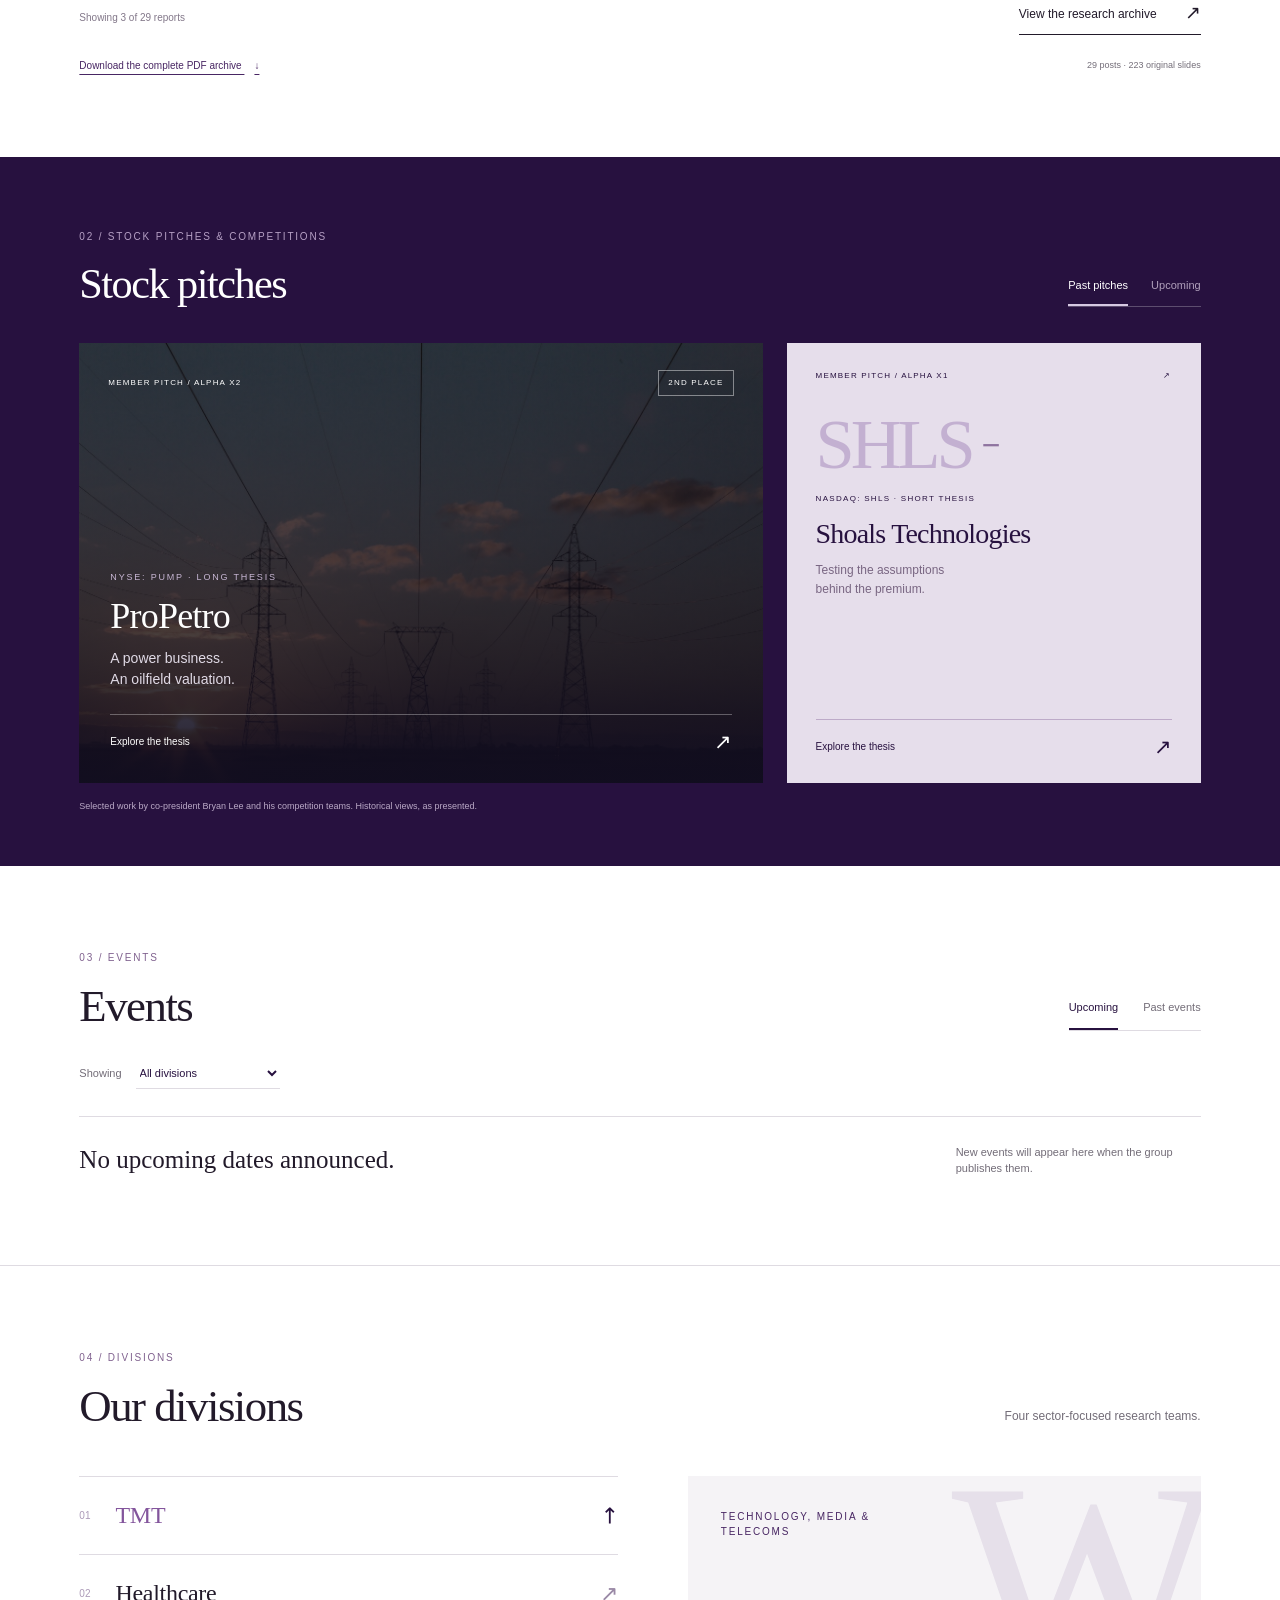
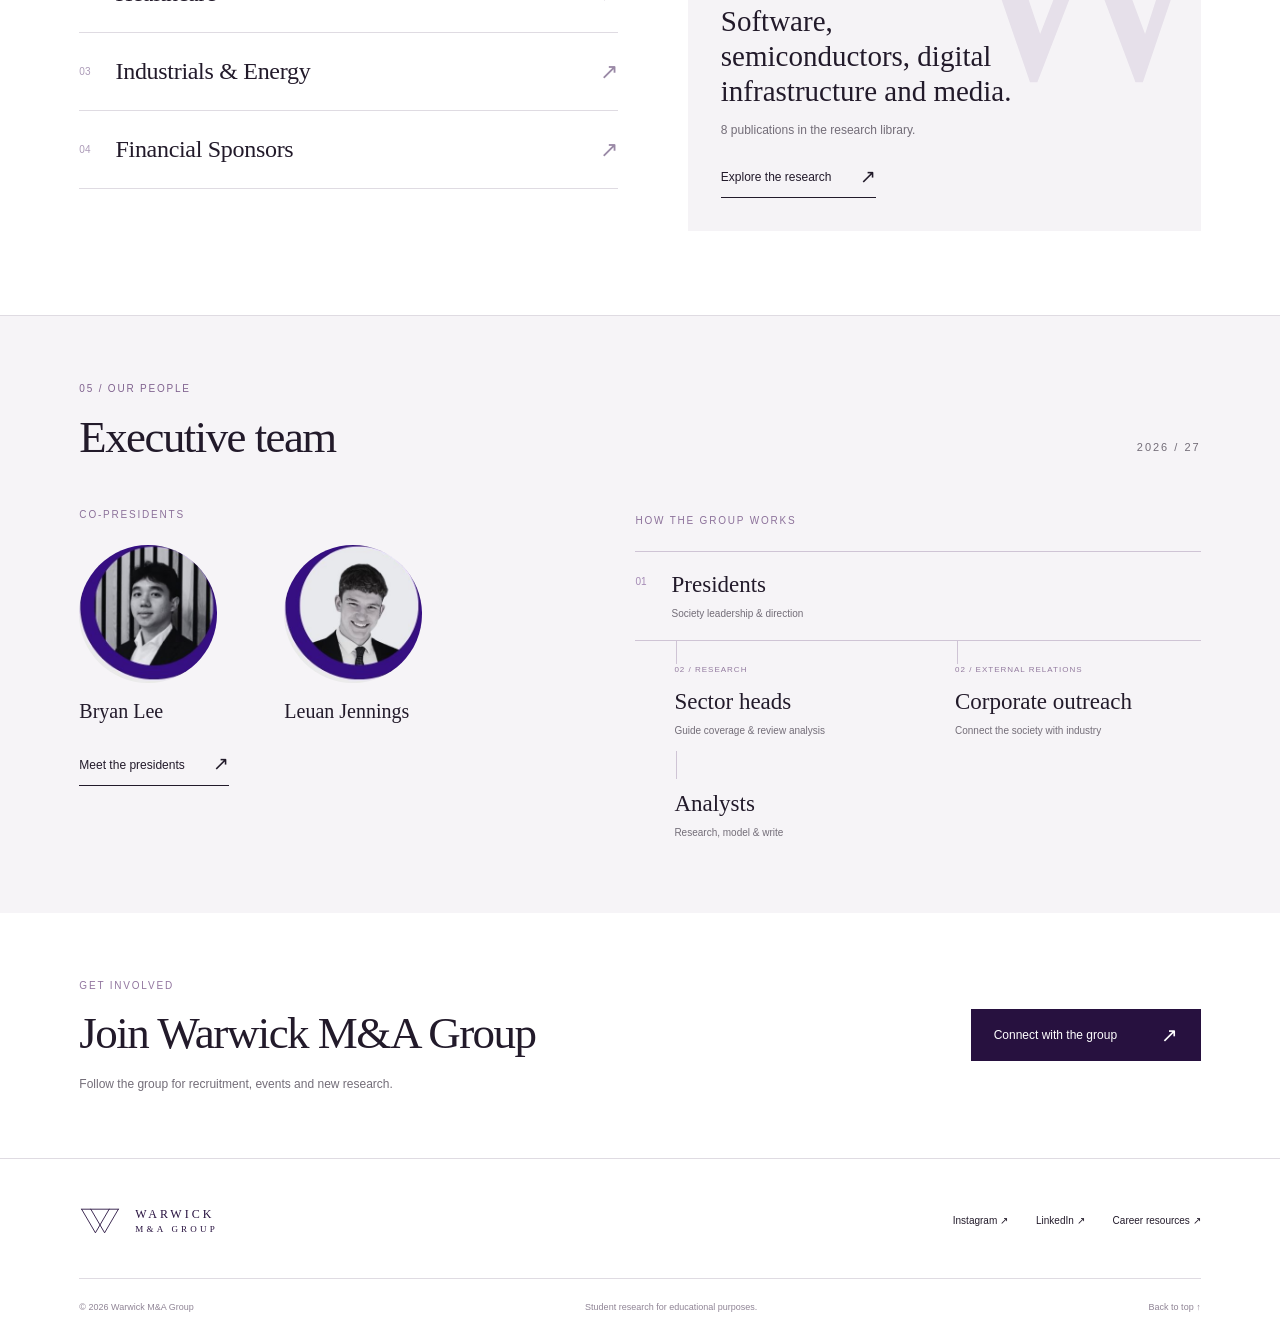
==== commit 3d4e2047: "Publish visitor website from 49def8e" ====
--- a/index.html
+++ b/index.html
@@ -3,6 +3,15 @@
   <head>
     <meta name="wm-static" content="true" />
     <link rel="canonical" href="https://woodsjasper.github.io/warwick-ma/" />
+    <meta property="og:type" content="website" />
+    <meta property="og:site_name" content="Warwick M&amp;A Group" />
+    <meta property="og:locale" content="en_GB" />
+    <meta property="og:title" content="Warwick M&amp;A Group — Research &amp; Pitches" />
+    <meta property="og:description" content="Explore Warwick M&amp;A Group’s sector reports, investment pitches and student research team." />
+    <meta property="og:url" content="https://woodsjasper.github.io/warwick-ma/" />
+    <meta property="og:image" content="https://woodsjasper.github.io/warwick-ma/assets/city.jpg" />
+    <meta property="og:image:alt" content="Financial district towers — Warwick M&amp;A Group" />
+    <meta name="twitter:card" content="summary_large_image" />
     <meta charset="utf-8" />
     <meta name="viewport" content="width=device-width, initial-scale=1" />
     <meta name="theme-color" content="#26113f" />
@@ -68,7 +77,7 @@
             <span>WARWICK M&A GROUP</span><span>RESEARCH & PERSPECTIVES</span>
           </div>
           <svg class="hero-monogram" viewBox="0 0 400 250" aria-hidden="true">
-            <path d="M10 15H390M36 15L157 230L278 15M131 15L252 230L373 15" />
+            <path d="M25 12.5H375M25 12.5L156.25 237.5L287.5 12.5M112.5 12.5L243.75 237.5L375 12.5" stroke-linecap="round" stroke-linejoin="round" />
           </svg>
         </div>
       </section>
@@ -175,6 +184,10 @@
               <option>Q3 2025</option></select
             ><button class="text-button" id="clear-search">Reset</button>
           </div>
+        </div>
+        <div class="filter-summary" id="filter-summary" hidden>
+          <p id="active-filters"></p>
+          <button class="text-button" data-reset>Clear filters</button>
         </div>
         <div id="report-grid" class="report-grid"></div>
         <div class="research-bottom">
--- a/styles.css
+++ b/styles.css
@@ -131,14 +131,14 @@
 .brand {
   display: flex;
   align-items: center;
-  gap: 15px;
+  gap: 14px;
   color: var(--plum);
 }
 .brand > span {
   font-family: Georgia, serif;
   font-size: 16px;
   letter-spacing: 3px;
-  line-height: 1.6;
+  line-height: 1.5;
 }
 .brand > span > span {
   display: block;
@@ -475,6 +475,25 @@
 }
 .search-panel {
   padding: 0 0 24px;
+}
+.filter-summary {
+  display: flex;
+  align-items: center;
+  justify-content: space-between;
+  gap: 16px;
+  margin: 0 0 24px;
+  padding: 12px 16px;
+  background: var(--paper);
+  border-left: 2px solid var(--purple);
+  font-size: 12px;
+}
+.filter-summary p {
+  min-width: 0;
+  overflow-wrap: anywhere;
+}
+.filter-summary button {
+  flex-shrink: 0;
+  min-height: 44px;
 }
 .search-panel > label {
   font-size: 11px;
@@ -1520,8 +1539,8 @@
   .menu-toggle {
     border: 0;
     background: none;
-    width: 37px;
-    height: 37px;
+    width: 44px;
+    height: 44px;
     display: flex;
     flex-direction: column;
     justify-content: center;
@@ -1670,7 +1689,8 @@
   }
   .search-toggle {
     margin-left: 10px;
-    width: 27px;
+    width: 44px;
+    height: 44px;
   }
   .report-grid {
     grid-template-columns: 1fr;
